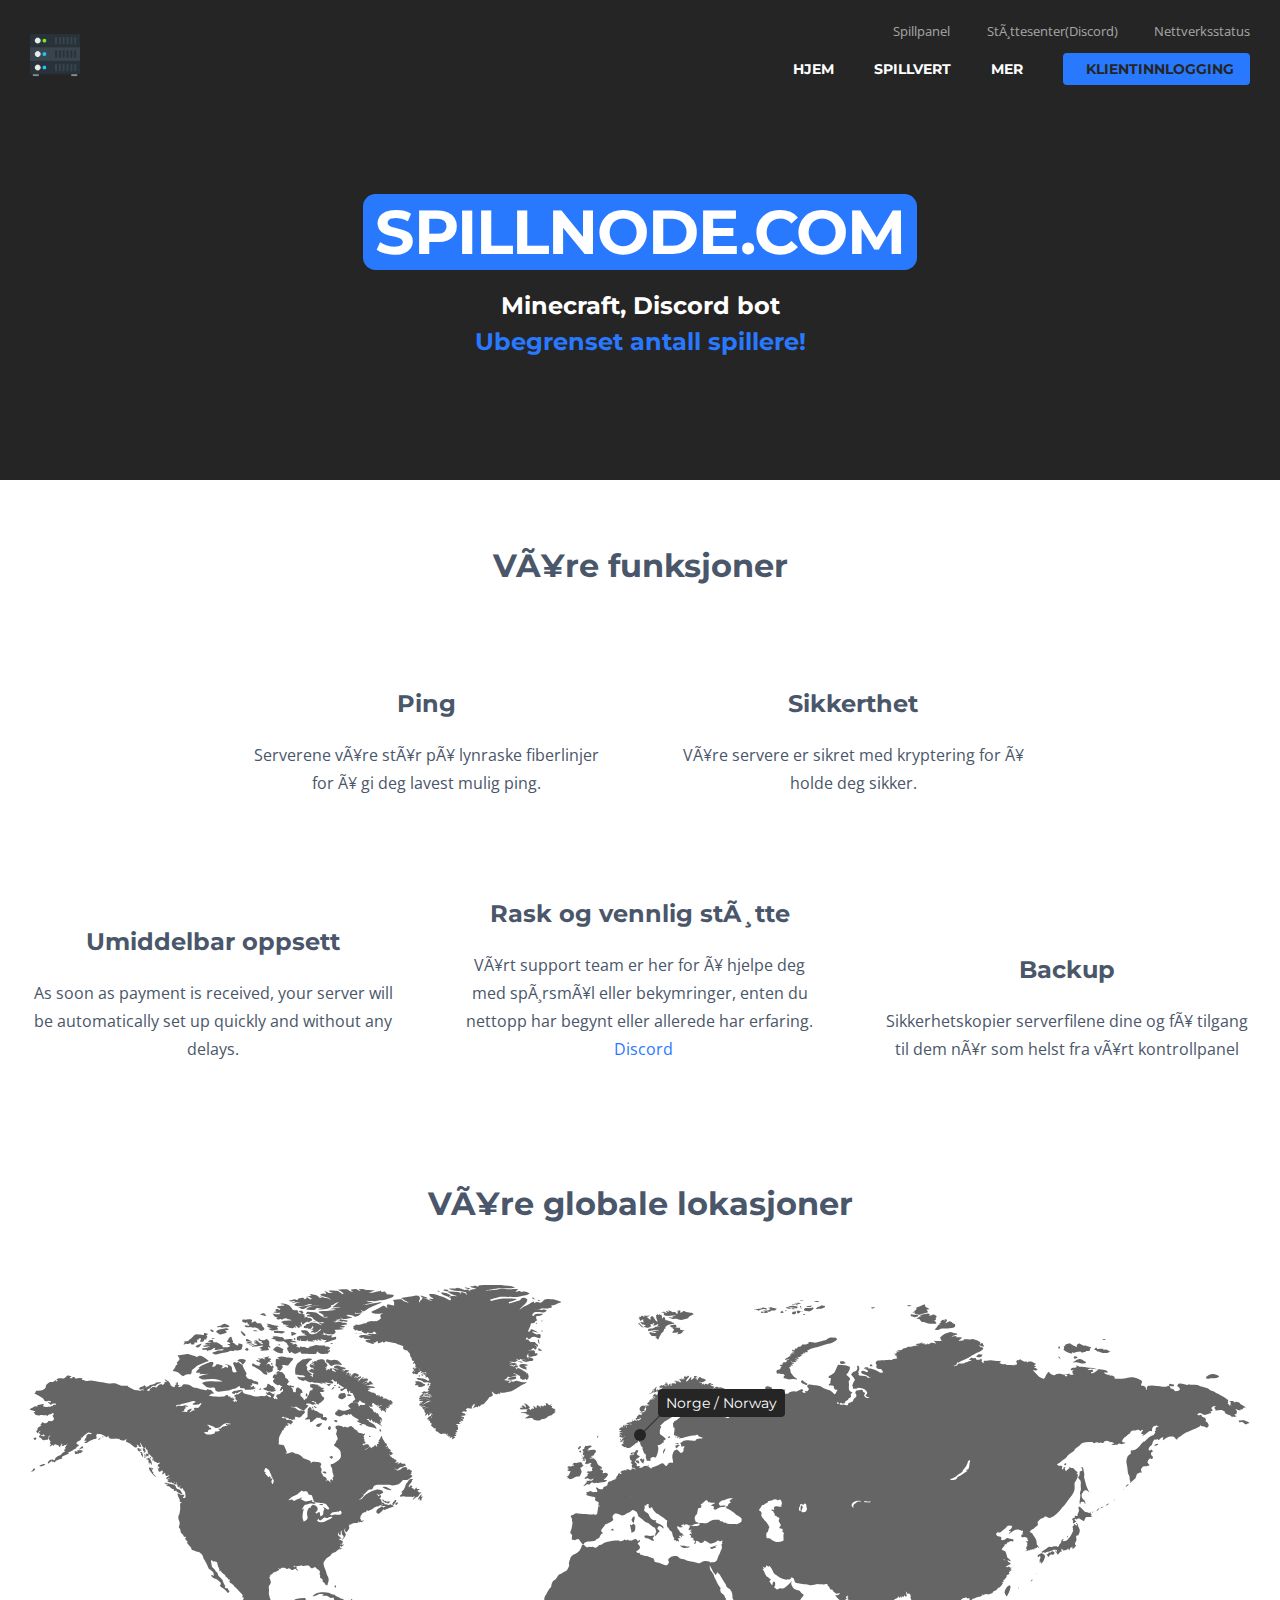
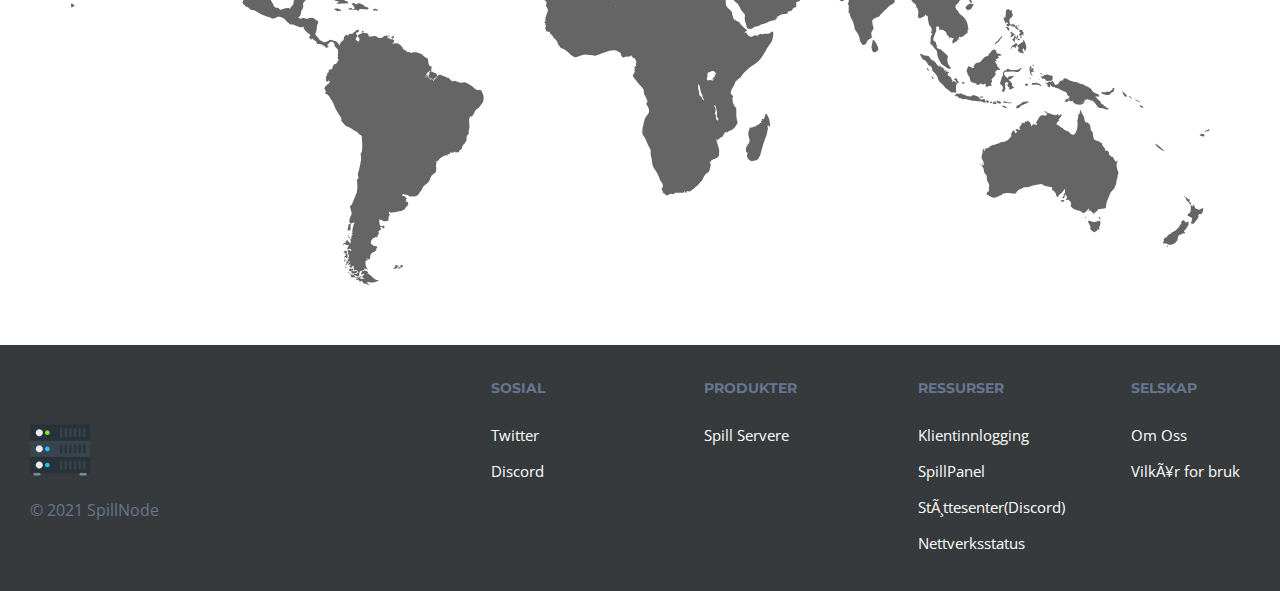
==== index.html @ 0f13fa6b "-" ====
<!DOCTYPE html>
<html lang="no-nb">
<head>
<meta http-equiv="Content-Type" content="text/html; charset=WINDOWS-1252">
<title>SpillNode.com - Høy Ytelse Spill Server Hosting</title>
<link rel="icon" href="img/logos/logo.ico">
<meta name="viewport" content="width=device-width, initial-scale=1, maximum-scale=1">
<meta name="title" content="Høy Ytelse Spill Server Hosting">
<meta content="index,follow,noodp,noydir" name="robots">
<meta property="og:type" content="website">
<meta property="og:url" content="http://spillnode.com/">
<meta property="og:site_name" content="spillnode.com">
<meta property="og:title" content="Høy Ytelse Spill Server Hosting">
<meta property="og:locale" content="nb-no">
<meta property="og:image" content="img/logos/logo.ico">
<meta name="twitter:card" content="summary">
<meta name="twitter:title" content="Høy Ytelse Spill Server Hosting">
<meta name="twitter:domain" content="https://spillnode.com">
<meta name="twitter:url" content="https://spillnode.com">
<meta name="twitter:site" content="@spillnode.com">
<meta name="twitter:image" content="img/logos/logo.png">
<meta name="theme-color" content="#2979ff">
<link rel="stylesheet" href="css/main.min.css">
<link rel="stylesheet" href="css/custom.css">
<link rel="stylesheet" href="css/preloader.css">
<link rel="stylesheet" href="css/tabs.css">
<link rel="stylesheet" href="https://use.fontawesome.com/releases/v5.6.1/css/all.css" integrity="sha384-gfdkjb5BdAXd+lj+gudLWI+BXq4IuLW5IT+brZEZsLFm++aCMlF1V92rMkPaX4PP" crossorigin="anonymous">
</head>


<body class="footer-dark">
<header id="header" class="header-dynamic header-shadow-scroll">
<div class="container">
<a class="logo" href="https://spillnode.com/">
<img src="img/logos/logo.png" alt="">
</a>
<nav>
<ul  class="nav-primary" >
<li>
<a  href="https://spillnode.com/">Hjem</a>
</li>
<li>
<a href="/spill-servere">Spillvert </a>
</li>
<li>
<a href="#">Mer</a>
<ul>
<li>
<a href="/Om-Oss/">Om Oss</a>
</li>
<li>
<a href="/faq">FAQ</a>
</li>
</ul>
</li>
<li>
<a class="button button-secondary" href="https://pay.spillnode.com/">
<i class="fa fa-lock icon-left"></i>Klientinnlogging
</a>
</li>
</ul>
<ul class="nav-secondary">
<li>
<a href="https://panel.spillnode.com/">
<i class="fa fa-columns icon-left"></i>Spillpanel</a>
</li>
<li>
<a href="https://discord.gg/vXJDfh5jsw"><i class="fas fa-life-ring icon-left"></i>Støttesenter(Discord)</a>
</li>
<li>
<a href="#">
<i class="fa fa-check icon-left"></i>Nettverksstatus</a>
</li>
</ul>
</nav>
</div>
</header>
<section id="content">
<section class="content-row content-row-color">
<div class="container"><br>
<header class="content-header content-header-large content-header-uppercase">
<h1>
<mark>SpillNode.com</mark>
</h1>
<p>
Minecraft, Discord bot<br><span class="text-color-secondary">Ubegrenset antall spillere!</span>
</p>
</header>
</div>
</a>
</div>
</section>
<section class="content-row content-row-gray" style="background: white; padding-top: 65px">
<div class="container" style="background: white">
<header class="content-header">
<h2>Våre funksjoner</h2>
</header>
<div class="column-row align-center-bottom text-align-center">
<div class="column-33">
<i class="fa fa-signal icon-feature" style="font-size: 60px;"></i>
<h3>Ping</h3>
<p>Serverene våre står på lynraske fiberlinjer for å gi deg lavest mulig ping.</p>
</div>
<div class="column-33">
<i class="fas fa-shield-alt icon-feature" style="font-size: 60px;"></i>
<h3>Sikkerthet</h3>
<p>Våre servere er sikret med kryptering for å holde deg sikker.</p>
</div>
</div>
<div class="column-row align-center-bottom text-align-center">
<div class="column-33">
<i class="fas fa-bolt icon-feature" style="font-size: 60px;"></i>
<h3>Umiddelbar oppsett</h3>
<p>As soon as payment is received, your server will be automatically set up quickly and without any delays.</p>
</div>
<div class="column-33">
<i class="fa fa-life-ring icon-feature" style="font-size: 60px;"></i>
<h3>Rask og vennlig støtte</h3>
<p>Vårt support team er her for å hjelpe deg med spørsmål eller bekymringer, enten du nettopp har begynt eller allerede har erfaring. <a href="https://discord.gg/vXJDfh5jsw"><i class="fab fa-discord icon-left"></i>Discord</a></p>
</div>
<div class="column-33">
<i class="fas fa-life-ring icon-feature" style="font-size: 60px;"></i>
<h3>Backup</h3>
<p>Sikkerhetskopier serverfilene dine og få tilgang til dem når som helst fra vårt kontrollpanel</p>
</div>
</div>
</div>
</section>
<section class="content-row">
<div class="container">
<header class="content-header">
<h2>
Våre globale lokasjoner
</h2>
</header>
<div class="tab-group tab-group-switch-style">
<div class="tab-item" data-title="Game">
<div class="network-map">
<ul>
<li style="top: 25%; left: 50%;">
<a href="about">
<span class="label-top-right">Norge / Norway</span>
</a>
</a>
</li>
</ul>
<img src="img/layout/map-dark.svg" alt="">
</div>
</div>
</div>
</div>
</section>
<footer id="footer" style="background-color: #373A3C !important;">
<section class="footer-primary">
<div class="container">
<div class="column-row">
<div class="column-33">
<div class="footer-image">
<img alt="" src="img/logos/logo.png">
</div>
<p>&copy 2021 SpillNode</p>
</div>
<div class="column-66">
<div class="column-row align-right-top">
<div class="column-25">
<h5>
Sosial
</h5>
<ul>
<li>
<a href="https://twitter.com/Spillnode.com">Twitter</a>
</li>
<li>
<a href="https://discord.gg/vXJDfh5jsw">Discord</a>
</li>
</ul>
</div>
<div class="column-25">
<h5>
Produkter
</h5>
<ul>
<li>
<a href="spill-servere/">Spill Servere</a>
</li>
</ul>
</div>
<div class="column-25">
<h5>
Ressurser
</h5>
<ul>
<li>
<a href="https://pay.spillnode.com/">Klientinnlogging</a>
</li>
<li>
<a href="https://panel.spillnode.com">SpillPanel</a>
</li>
<li>
<a href="https://discord.gg/vXJDfh5jsw">Støttesenter(Discord)</a>
</li>
<li>
<a href="#">Nettverksstatus</a>
</li>
</ul>
</div>
<div class="column-flex">
<h5>
Selskap
</h5>
<ul>
<li>
<a href="Om-Oss/">Om Oss</a>
</li>
<li>
<a href="TOS/">Vilkår for bruk</a>
</li>
</ul>
</div>
</div>
</div>
</div>
</div>
</section>
</footer>
<script src="js/jquery.min.js"></script>
<script src="js/headroom.min.js"></script>
<script src="js/bricks.min.js"></script>
<script src="js/main.min.js"></script>
</body>
</html>
---- css/main.min.css ----
@import url(https://fonts.googleapis.com/css?family=Open+Sans:400,400italic,700italic,700);
@import url(https://fonts.googleapis.com/css?family=Montserrat:400,700);
@import url(https://fonts.googleapis.com/icon?family=Material+Icons);
a,
abbr,
acronym,
address,
applet,
article,
aside,
audio,
b,
big,
blockquote,
body,
canvas,
caption,
center,
cite,
code,
dd,
del,
details,
dfn,
div,
dl,
dt,
em,
embed,
fieldset,
figcaption,
figure,
footer,
form,
h1,
h2,
h3,
h4,
h5,
h6,
header,
hgroup,
html,
i,
iframe,
img,
ins,
kbd,
label,
legend,
li,
mark,
menu,
nav,
object,
ol,
output,
p,
pre,
q,
ruby,
s,
samp,
section,
small,
span,
strike,
strong,
sub,
summary,
sup,
table,
tbody,
td,
tfoot,
th,
thead,
time,
tr,
tt,
u,
ul,
var,
video {
    margin: 0;
    padding: 0;
    border: 0;
    font-size: 100%;
    font: inherit;
    vertical-align: baseline
}

article,
aside,
details,
figcaption,
figure,
footer,
header,
hgroup,
main,
nav,
section,
summary {
    display: block
}

audio,
canvas,
video {
    display: inline-block
}

audio:not([controls]) {
    display: none;
    height: 0
}

[hidden] {
    display: none
}

html {
    font-family: sans-serif;
    -ms-text-size-adjust: 100%;
    -webkit-text-size-adjust: 100%
}

body {
    margin: 0
}

a:focus {
    outline: thin dotted
}

a:active,
a:hover {
    outline: 0
}

h1 {
    font-size: 2em;
    margin: 0
}

abbr[title] {
    border-bottom: 1px dotted
}

b,
strong {
    font-weight: 700
}

dfn {
    font-style: italic
}

hr {
    -webkit-box-sizing: content-box;
    box-sizing: content-box;
    height: 0
}

mark {
    background: #ff0;
    color: #000
}

code,
kbd,
pre,
samp {
    font-family: monospace, serif;
    font-size: 1em
}

pre {
    white-space: pre-wrap
}

q {
    quotes: "\201C""\201D""\2018""\2019"
}

small {
    font-size: 80%
}

sub,
sup {
    font-size: 75%;
    line-height: 0;
    position: relative;
    vertical-align: baseline
}

sup {
    top: -.5em
}

sub {
    bottom: -.25em
}

img {
    border: 0
}

svg:not(:root) {
    overflow: hidden
}

figure {
    margin: 0
}

fieldset {
    border: 1px solid silver;
    margin: 0 2px;
    padding: .35em .625em .75em
}

legend {
    border: 0;
    padding: 0
}

button,
input,
select,
textarea {
    font-family: inherit;
    font-size: 100%;
    margin: 0
}

button,
input {
    line-height: normal
}

button,
select {
    text-transform: none
}

button,
html input[type=button],
input[type=reset],
input[type=submit] {
    -webkit-appearance: button;
    cursor: pointer
}

button[disabled],
html input[disabled] {
    cursor: default
}

input[type=checkbox],
input[type=radio] {
    -webkit-box-sizing: border-box;
    box-sizing: border-box;
    padding: 0
}

input[type=search] {
    -webkit-appearance: textfield;
    -webkit-box-sizing: content-box;
    box-sizing: content-box
}

input[type=search]::-webkit-search-cancel-button,
input[type=search]::-webkit-search-decoration {
    -webkit-appearance: none
}

button::-moz-focus-inner,
input::-moz-focus-inner {
    border: 0;
    padding: 0
}

textarea {
    overflow: auto;
    vertical-align: top
}

table {
    border-collapse: collapse;
    border-spacing: 0
}

textarea {
    resize: vertical
}

.clearfix::after {
    content: "";
    display: table;
    clear: both
}

body {
    padding-top: 120px;
    color: #4a5669;
    line-height: 1;
    font-size: 16px;
    font-weight: 400;
    font-family: "Open Sans", sans-serif;
    background-color: #fff;
    -webkit-font-smoothing: antialiased
}

body::after {
    overflow: hidden;
    position: absolute;
    width: 0;
    height: 0;
    font-family: "Material Icons";
    content: "\e86f"
}

button,
input:not(.no-custom-style):not([type=checkbox]):not([type=radio]),
select:not(.no-custom-style),
textarea:not(.no-custom-style) {
    display: inline-block;
    line-height: 24px;
    padding: 0;
    margin: 0;
    outline: 0;
    border: 0;
    -webkit-box-shadow: none;
    box-shadow: none;
    -webkit-box-sizing: border-box;
    box-sizing: border-box;
    -webkit-appearance: none;
    -moz-appearance: none;
    appearance: none
}

input:not(.no-custom-style):not([type=checkbox]):not([type=radio]),
select:not(.no-custom-style),
textarea:not(.no-custom-style) {
    color: #4a5669;
    padding: 12px 15px;
    background-color: #fff;
    border: 2px solid #e6e9ee;
    border-radius: 6px;
    -webkit-transition: color .2s, border-color .2s;
    transition: color .2s, border-color .2s
}

input:not(.no-custom-style):not([type=checkbox]):not([type=radio]):focus,
select:not(.no-custom-style):focus,
textarea:not(.no-custom-style):focus {
    border-color: #3f4244
}

button:disabled,
input:not(.no-custom-style):not([type=checkbox]):not([type=radio]):disabled,
select:not(.no-custom-style):disabled,
textarea:not(.no-custom-style):disabled {
    cursor: not-allowed;
    color: #a0abbc !important;
    background: #f0f2f5 !important
}

a {
    color: #3f4244;
    text-decoration: none;
    -webkit-transition: color .2s, background-color .2s;
    transition: color .2s, background-color .2s
}

a:active,
a:focus {
    outline: 0
}

a:hover {
    text-decoration: underline
}

h1,
h2,
h3,
h4,
h5 {
    font-family: Montserrat, sans-serif;
    font-weight: 700
}

h1 {
    font-size: 42px;
    line-height: 52px
}

h2 {
    font-size: 32px;
    line-height: 42px
}

h3 {
    font-size: 24px;
    line-height: 34px
}

h4 {
    font-size: 20px;
    line-height: 30px
}

h5 {
    font-size: 16px;
    line-height: 26px
}

p {
    line-height: 28px
}

small {
    font-size: 87.5%;
    line-height: 87.5%
}

em {
    font-style: italic
}

strong {
    font-weight: 700
}

mark {
    color: #4a5669;
    padding: 0 .2em;
    background-color: #fc3;
    border-radius: .2em
}

abbr {
    cursor: help
}

address {
    line-height: 28px
}

blockquote {
    position: relative;
    padding: 20px 0 20px 30px
}

blockquote::before {
    position: absolute;
    content: "";
    top: 0;
    left: 0;
    width: 30px;
    height: 100%;
    border: 2px solid #e6e9ee;
    border-right: 0;
    border-top-left-radius: 12px;
    border-bottom-left-radius: 12px
}

blockquote footer {
    margin-top: 15px;
    color: #a0abbc;
    font-size: 14px;
    line-height: 26px
}

blockquote cite {
    font-style: italic
}

hr {
    margin: 0;
    border: 0;
    border-top: 2px solid #e6e9ee
}

dl {
    display: -webkit-box;
    display: -ms-flexbox;
    display: flex;
    -webkit-box-orient: horizontal;
    -webkit-box-direction: normal;
    -ms-flex-flow: row;
    flex-flow: row;
    -ms-flex-wrap: wrap;
    flex-wrap: wrap;
    line-height: 28px
}

dl dt {
    -webkit-box-flex: 0;
    -ms-flex: 0 0 30%;
    flex: 0 0 30%;
    overflow: hidden;
    text-overflow: ellipsis;
    white-space: nowrap;
    color: #a0abbc
}

dl dd {
    -webkit-box-flex: 0;
    -ms-flex: 0 0 70%;
    flex: 0 0 70%;
    padding-left: 10px;
    -webkit-box-sizing: border-box;
    box-sizing: border-box
}

dl dd:not(:first-of-type),
dl dt:not(:first-of-type) {
    margin-top: 20px
}

iframe,
img,
video {
    display: inline-block;
    max-width: 100%
}

.text-margin-left {
    margin-left: 1em
}

.text-margin-right {
    margin-right: 1em
}

.text-align-left {
    text-align: left
}

.text-align-right {
    text-align: right
}

.text-align-center {
    text-align: center
}

.text-break-all {
    word-break: break-all
}

.text-color-dark {
    color: #4a5669 !important
}

.text-color-light {
    color: #fff !important
}

.text-color-gray {
    color: #a0abbc !important
}

.text-color-primary {
    color: #3f4244 !important
}

.text-color-secondary {
    color: #fc3 !important
}

.text-color-success {
    color: #00b75a !important
}

.text-color-warning {
    color: #ffcc34 !important
}

.text-color-error {
    color: #cd3100 !important
}

.type-text.type-text-cursor-none::after {
    display: none
}

.type-text.type-text-cursor-underscore::after {
    content: "_"
}

.type-text:not(.type-text-cursor-underscore)::after {
    content: "|";
    -webkit-animation: type-text-cursor .8s infinite;
    animation: type-text-cursor .8s infinite
}

@-webkit-keyframes type-text-cursor {
    0% {
        opacity: 1
    }
    50% {
        opacity: 0
    }
    100% {
        opacity: 1
    }
}

@keyframes type-text-cursor {
    0% {
        opacity: 1
    }
    50% {
        opacity: 0
    }
    100% {
        opacity: 1
    }
}

ul.list-style-icon,
ul.list-style-nav,
ul.list-style-none {
    list-style-type: none
}

ul.list-style-nav {
    overflow: hidden;
    background-color: #fff;
    border: 2px solid #e6e9ee;
    border-radius: 12px
}

ul.list-style-nav>li {
    -webkit-transition: background-color .2s;
    transition: background-color .2s
}

ul.list-style-nav>li:not(:last-of-type) {
    border-bottom: 1px solid #e6e9ee
}

ul.list-style-nav>li:hover {
    background-color: #f0f2f5
}

ul.list-style-nav>li a:hover {
    color: #a0abbc !important;
    text-decoration: none
}

ul.list-style-nav>li>a {
    display: block;
    padding: 10px 15px
}

ul.list-style-nav>li ul {
    margin: 8px 0 24px 34px !important;
    list-style-type: none;
    font-size: 14px
}

ul.list-style-icon li {
    position: relative;
    padding-left: 26px
}

ul.list-style-icon li .fa,
ul.list-style-icon li .material-icons {
    position: absolute;
    left: 0;
    width: 20px;
    height: 28px;
    line-height: 28px;
    text-align: center
}

ul.list-style-icon li .svg-inline--fa {
    position: absolute;
    top: 6px;
    left: 0;
    width: 20px
}

table {
    position: relative;
    overflow: hidden;
    width: 100%;
    max-width: 100%;
    color: #4a5669;
    text-align: center;
    background-color: #fff;
    border: 2px solid #e6e9ee;
    border-collapse: separate;
    border-radius: 12px
}

table.table-layout-fixed {
    table-layout: fixed
}

table.table-has-caption {
    border-top: 0;
    border-top-left-radius: 0;
    border-top-right-radius: 0
}

table caption {
    padding: 15px;
    color: #fff;
    font-size: 14px;
    line-height: 24px;
    text-transform: uppercase;
    font-family: Montserrat, sans-serif;
    background-color: #3f4244;
    border-top-left-radius: 12px;
    border-top-right-radius: 12px
}

table tr td,
table tr th {
    padding: 15px;
    line-height: 24px;
    vertical-align: middle;
    border-bottom: 1px solid #e6e9ee
}

table thead tr th {
    color: #a0abbc;
    background-color: #f0f2f5;
    border-bottom: 2px solid #e6e9ee
}

table tr:last-of-type:not(:first-of-type) td,
table tr:last-of-type:not(:first-of-type) th {
    border-bottom: 0
}

table tfoot tr td,
table tfoot tr th {
    border: 0
}

table tfoot tr:first-of-type td,
table tfoot tr:first-of-type th {
    border-top: 2px solid #e6e9ee
}

table tr td .button,
table tr td button,
table tr th .button,
table tr th button {
    width: 100%
}

table tr .highlight {
    color: #3f4244;
    font-size: 20px;
    font-family: Montserrat, sans-serif
}

table tr .responsive-th {
    display: none;
    overflow: hidden;
    position: absolute;
    left: 4%;
    width: 44%;
    color: #a0abbc;
    font-size: 16px;
    font-family: "Open Sans", sans-serif;
    text-overflow: ellipsis;
    text-align: right;
    white-space: nowrap
}

table.table-layout-domain tr td:nth-of-type(1) {
    width: 10%
}

table.table-layout-domain tr td:nth-of-type(2) {
    width: 50%;
    text-align: left;
    word-break: break-all
}

table.table-layout-domain tr td:nth-of-type(3),
table.table-layout-domain tr td:nth-of-type(4) {
    width: 20%
}

table.table-layout-product-comparison {
    table-layout: fixed
}

table.table-layout-product-comparison thead {
    display: none
}

table.table-layout-product-comparison tr:not(.product-feature-group) td:first-of-type {
    color: #a0abbc
}

table.table-layout-product-comparison tr.product-header td {
    padding-top: 30px;
    padding-bottom: 30px
}

table.table-layout-product-comparison tr.product-header td h4 {
    margin-top: 0 !important
}

table.table-layout-product-comparison tr.product-header td p:not(.product-price) {
    margin-top: 0 !important;
    color: #a0abbc;
    font-size: 14px;
    line-height: 24px
}

table.table-layout-product-comparison tr.product-header td p.product-price {
    position: relative;
    color: #3f4244;
    font-size: 32px;
    font-weight: 700
}

table.table-layout-product-comparison tr.product-header td p.product-price .term {
    position: absolute;
    bottom: -8px;
    margin-left: 4px;
    font-size: 12px
}

table.table-layout-product-comparison tr.product-order td {
    padding-top: 30px;
    padding-bottom: 30px
}

table.table-layout-product-comparison tr.product-order td .button,
table.table-layout-product-comparison tr.product-order td button {
    width: auto
}

table.table-layout-product-comparison tr.product-feature-group td {
    background-color: #f0f2f5
}

form {
    position: relative;
    width: 100%
}

form label {
    cursor: pointer;
    line-height: 28px;
    padding: 0 15px 0 15px;
    -webkit-touch-callout: none;
    -webkit-user-select: none;
    -moz-user-select: none;
    -ms-user-select: none;
    user-select: none
}

form label:first-child {
    display: inline-block
}

form fieldset {
    padding: 30px;
    border: 2px solid #e6e9ee;
    border-radius: 12px
}

form fieldset legend {
    padding: 0 15px;
    font-size: 14px;
    font-weight: 700;
    font-family: Montserrat, sans-serif;
    text-transform: uppercase
}

form input[type=file] {
    line-height: 1
}

form input[type=checkbox],
form input[type=radio] {
    margin-left: 15px;
    margin-right: -5px;
    cursor: pointer
}

form textarea {
    resize: vertical
}

form.form-full-width input:not(.no-custom-style):not([type=checkbox]):not([type=radio]),
form.form-full-width select:not(.no-custom-style),
form.form-full-width textarea:not(.no-custom-style) {
    width: 100%
}

form .form-row {
    position: relative
}

form .form-row:not(:first-child) {
    margin-top: 30px
}

form .form-row.form-error,
form .form-row.form-success {
    padding: 12px 15px;
    color: #fff;
    text-align: center;
    background-color: #00b75a;
    border-radius: 6px
}

form .form-row.form-error {
    background-color: #cd3100
}

form .form-row.form-error ul,
form .form-row.form-success ul {
    margin: 0 !important;
    list-style-type: none
}

form .checkbox-style,
form .radio-style {
    display: inline-block;
    position: relative;
    overflow: hidden;
    width: 16px;
    height: 16px;
    text-align: left;
    margin: -2px -2px 0 15px;
    vertical-align: middle;
    background-color: #fff;
    border: 2px solid #e6e9ee;
    border-radius: 4px;
    -webkit-transition: border-color .2s;
    transition: border-color .2s
}

form .radio-style {
    border-radius: 10px
}

form .checkbox-style.focus,
form .radio-style.focus {
    border-color: #3f4244
}

form .checkbox-style.disabled,
form .radio-style.disabled {
    background-color: #f0f2f5
}

form .checkbox-style .checkbox-style-icon,
form .checkbox-style i,
form .radio-style .radio-style-icon {
    position: absolute;
    z-index: 1;
    top: 0;
    left: 0;
    width: 16px;
    height: 16px;
    line-height: 16px;
    text-align: center;
    font-size: 14px;
    color: #4a5669;
    cursor: pointer
}

form .checkbox-style .svg-inline--fa {
    width: 12px
}

form .radio-style .radio-style-icon::after {
    content: "";
    position: absolute;
    top: 4px;
    left: 4px;
    width: 8px;
    height: 8px;
    background-color: #4a5669;
    border-radius: 4px
}

form .checkbox-style.disabled .svg-inline--fa,
form .checkbox-style.disabled i,
form .radio-style.disabled .radio-style-icon {
    color: #a0abbc;
    cursor: not-allowed
}

form .checkbox-style:not(.active) .svg-inline--fa,
form .checkbox-style:not(.active) i,
form .radio-style:not(.active) .radio-style-icon {
    opacity: 0
}

form .checkbox-style input[type=checkbox],
form .radio-style input[type=radio] {
    position: absolute;
    top: 0;
    left: 0;
    margin: 0;
    padding: 0;
    opacity: 0;
    border: 0;
    width: 16px;
    height: 16px
}

form .checkbox-style-block .checkbox-style,
form .radio-style-block .radio-style {
    position: absolute;
    top: 5px;
    left: 15px;
    margin: 0
}

form .checkbox-style-block label,
form .radio-style-block label {
    display: inline-block;
    padding-left: 52px
}

form .search-style,
form .select-style {
    display: inline-block;
    position: relative
}

form.form-full-width .search-style,
form.form-full-width .select-style {
    width: 100%
}

form .search-style i,
form .select-style i {
    position: absolute;
    top: 10px;
    right: 10px;
    width: 32px;
    height: 32px;
    line-height: 32px;
    text-align: center;
    cursor: pointer;
    color: #a0abbc
}

form .search-style .svg-inline--fa,
form .select-style .svg-inline--fa {
    position: absolute;
    top: 18px;
    right: 10px;
    width: 32px;
    cursor: pointer;
    color: #a0abbc
}

form .select-style .svg-inline--fa {
    top: 19px
}

form .search-style input,
form .select-style input {
    padding-right: 48px !important
}

form .select-style input.focus {
    border-color: #3f4244
}

form .select-style select {
    position: absolute;
    z-index: 1;
    top: 0;
    left: 0;
    opacity: 0;
    width: 100%;
    cursor: pointer
}

form .select-style select:disabled {
    cursor: not-allowed
}

.button,
button {
    display: inline-block;
    padding: 16px 20px;
    cursor: pointer;
    color: #3f4244;
    line-height: 1;
    font-size: 14px;
    font-weight: 700;
    font-family: Montserrat, sans-serif;
    text-transform: uppercase;
    text-align: center;
    background-color: #fff;
    border: 2px solid #e6e9ee;
    border-radius: 6px;
    -webkit-box-sizing: border-box;
    box-sizing: border-box;
    -webkit-transition: color .2s;
    transition: color .2s
}

.button.button-primary,
.button.button-secondary,
button.button-primary,
button.button-secondary {
    padding: 18px 22px;
    border: 0
}

.button.button-primary,
button.button-primary {
    color: #fff;
    background-color: #3f4244
}

.button.button-secondary,
button.button-secondary {
    color: #252525;
    background-color: #fc3
}

.button.button-small,
button.button-small {
    padding: 8px 14px;
    border-radius: 4px
}

.button.button-primary.button-small,
.button.button-secondary.button-small,
button.button-primary.button-small,
button.button-secondary.button-small {
    padding: 10px 16px
}

.button.button-large,
button.button-large {
    font-size: 16px;
    padding: 20px 24px;
    border-radius: 8px
}

.button.button-primary.button-large,
.button.button-secondary.button-large,
button.button-primary.button-large,
button.button-secondary.button-large {
    padding: 22px 26px
}

.button.button-full-width,
button.button-full-width {
    width: 100%
}

.button:hover,
button:hover {
    color: #a0abbc;
    text-decoration: none
}

.button.button-primary:hover,
button.button-primary:hover {
    color: rgba(255, 255, 255, .6)
}

.button.button-secondary:hover,
button.button-secondary:hover {
    color: rgba(74, 86, 105, .6)
}

.button:active,
.button:focus,
button:active,
button:focus {
    background-image: -webkit-gradient(linear, left top, left bottom, from(rgba(74, 86, 105, .1)), to(rgba(74, 86, 105, .1)));
    background-image: linear-gradient(rgba(74, 86, 105, .1) 0, rgba(74, 86, 105, .1) 100%)
}

code {
    padding: 2px 6px;
    font-family: Courier, monospace;
    background-color: rgba(74, 86, 105, .1);
    border-radius: 3px
}

pre {
    overflow: auto;
    padding: 14px 20px;
    color: #4a5669;
    white-space: pre;
    font: normal 14px/20px Courier, monospace;
    background-color: #fff;
    border: 2px solid #e6e9ee;
    border-radius: 12px
}

.pre-code {
    position: relative;
    overflow: hidden;
    background-color: #fff;
    border: 2px solid #e6e9ee;
    border-radius: 12px
}

.pre-code ul {
    position: absolute;
    top: 0;
    bottom: 0;
    left: 0;
    width: 16px;
    padding: 14px 10px;
    margin: 0 !important;
    list-style-type: none;
    background-color: #f0f2f5;
    border-right: 2px solid #e6e9ee;
    -webkit-touch-callout: none;
    -webkit-user-select: none;
    -moz-user-select: none;
    -ms-user-select: none;
    user-select: none
}

.pre-code ul li {
    color: #a0abbc;
    font-size: 12px;
    line-height: 20px;
    text-align: right
}

.pre-code pre {
    margin-left: 38px;
    background: 0;
    border: 0;
    border-radius: 0
}

ul.tags {
    display: -webkit-box;
    display: -ms-flexbox;
    display: flex;
    -ms-flex-wrap: wrap;
    flex-wrap: wrap;
    margin-left: 0 !important;
    margin-bottom: -8px !important;
    list-style-type: none
}

ul.tags.align-center {
    -webkit-box-pack: center;
    -ms-flex-pack: center;
    justify-content: center
}

ul.tags.align-left {
    -webkit-box-pack: start;
    -ms-flex-pack: start;
    justify-content: flex-start
}

ul.tags.align-right {
    -webkit-box-pack: end;
    -ms-flex-pack: end;
    justify-content: flex-end
}

ul.tags li {
    margin: 0 8px 8px 0
}

ul.tags li a {
    display: block;
    color: #fff;
    padding: 4px 8px;
    line-height: 20px;
    font-size: 14px;
    white-space: nowrap;
    font-family: Montserrat, sans-serif;
    background-color: #3f4244;
    border-radius: 4px
}

ul.tags li a:hover {
    color: rgba(255, 255, 255, .6);
    text-decoration: none
}

.material-icons {
    font-size: inherit;
    line-height: inherit;
    vertical-align: top
}

.fa.fa-pull-left,
.icon-left {
    margin-right: .5em
}

.fa.fa-pull-right,
.icon-right {
    margin-left: .5em
}

.icon-feature {
    height: 64px;
    line-height: 64px;
    font-size: 64px;
    color: #3f4244
}

.icon-feature-large {
    height: 256px;
    line-height: 256px;
    font-size: 256px;
    color: #3f4244;
    text-shadow: 8px 8px 0 rgba(74, 86, 105, .1)
}

svg.icon-feature-large {
    -webkit-filter: drop-shadow(8px 8px 0 rgba(74, 86, 105, .1));
    filter: drop-shadow(8px 8px 0 rgba(74, 86, 105, .1))
}

.icon-feature-inline {
    margin-top: -4px;
    margin-right: 12px;
    vertical-align: middle;
    font-size: 150%;
    color: #3f4244
}

.feature-box {
    position: relative;
    display: block
}

.feature-box .feature-header {
    position: relative;
    overflow: hidden;
    background-color: #e6e9ee;
    border-top-left-radius: 12px;
    border-top-right-radius: 12px
}

.feature-box .feature-header:only-child {
    border-radius: 12px
}

.feature-box .feature-header iframe,
.feature-box .feature-header img,
.feature-box .feature-header svg,
.feature-box .feature-header video {
    display: block;
    width: 100%
}

.feature-box .feature-header .icon-feature,
.feature-box .feature-header .icon-feature-large {
    display: block;
    padding: 30px 0;
    text-align: center
}

.feature-box .feature-header .gallery:not(.gallery-slider) ul {
    margin: 0 !important
}

.feature-box .feature-header .gallery:not(.gallery-slider) ul li {
    padding: 0
}

.feature-box .feature-header .gallery.gallery-slider,
.feature-box .feature-header .gallery:not(.gallery-slider) ul li img {
    border-radius: 0
}

.feature-box .feature-header .feature-header-title,
.feature-box .feature-header .feature-header-title-hover {
    position: absolute;
    top: 0;
    left: 0;
    right: 0;
    bottom: 0;
    padding: 30px;
    text-decoration: none;
    color: #fff !important;
    background-repeat: repeat-x;
    background-position: center top;
    background-image: -webkit-gradient(linear, left top, left bottom, color-stop(50%, rgba(44, 54, 69, .8)), to(rgba(44, 54, 69, .4)));
    background-image: linear-gradient(rgba(44, 54, 69, .8) 50%, rgba(44, 54, 69, .4) 100%)
}

.feature-box .feature-header .feature-header-title-hover {
    opacity: 0;
    -webkit-transition: opacity .3s;
    transition: opacity .3s
}

.feature-box .feature-header .feature-header-title-hover:hover {
    opacity: 1
}

.feature-box .feature-header .feature-header-title p,
.feature-box .feature-header .feature-header-title-hover p {
    font-size: 14px;
    line-height: 24px
}

.feature-box .feature-header .feature-header-title p:not(:first-child),
.feature-box .feature-header .feature-header-title-hover p:not(:first-child) {
    margin-top: 12px !important
}

.feature-box .feature-content {
    padding: 28px;
    color: #4a5669;
    background-color: #fff;
    border: 2px solid #e6e9ee;
    border-top-width: 0;
    border-bottom-left-radius: 12px;
    border-bottom-right-radius: 12px
}

.feature-box .feature-content:only-child {
    border-top-width: 2px;
    border-radius: 12px
}

.feature-box.feature-box-no-border-radius .feature-content,
.feature-box.feature-box-no-border-radius .feature-header {
    border-radius: 0
}

.product-box {
    position: relative;
    padding: 30px 0;
    color: #4a5669;
    text-align: center;
    background-color: #fff;
    border: 2px solid #e6e9ee;
    border-radius: 12px
}

.product-box.product-box-popular {
    margin-top: 54px;
    border-color: #3f4244;
    border-top: 0;
    border-top-left-radius: 0;
    border-top-right-radius: 0
}

.product-box .product-popular {
    position: absolute;
    top: -54px;
    left: -2px;
    right: -2px;
    height: 54px;
    color: #fff;
    font-size: 14px;
    line-height: 54px;
    text-transform: uppercase;
    font-family: Montserrat, sans-serif;
    background-color: #3f4244;
    border-top-left-radius: 12px;
    border-top-right-radius: 12px
}

.product-box .product-header {
    padding: 0 30px
}

.product-box .product-header p {
    margin-top: 0 !important;
    color: #a0abbc;
    font-size: 14px;
    line-height: 24px
}

.product-box .product-price {
    position: relative;
    padding: 0 30px 30px 30px;
    margin-top: -6px;
    color: #3f4244;
    font-size: 42px;
    font-weight: 700;
    border-bottom: 1px solid #e6e9ee
}

.product-box .product-price .term {
    position: absolute;
    bottom: 34px;
    margin-left: 4px;
    font-size: 13px
}

.product-box .product-features {
    padding: 0 30px
}

.product-box .product-features ul {
    margin: 0 !important;
    list-style-type: none
}

.product-box .product-features ul:last-of-type {
    margin-top: 20px !important;
    color: #6c7480;
    font-size: 14px;
    line-height: 24px
}

.product-box .product-order {
    padding: 0 30px
}

.product-box .product-order .button {
    width: 100%;
    -webkit-box-sizing: border-box;
    box-sizing: border-box
}

.product-box .product-order .button:not(:first-child),
.product-box .product-order button:not(:first-child) {
    margin-top: 15px
}

.product-box .product-features:not(:last-of-type),
.product-box .product-header:not(:last-of-type),
.product-box .product-order:not(:last-of-type),
.product-box .product-price:not(:last-of-type) {
    margin-bottom: 30px
}

.product-box .product-price:last-of-type {
    padding: 30px 30px 0 30px;
    border-top: 1px solid #e6e9ee;
    border-bottom: 0
}

.product-box .product-price:last-of-type .term {
    bottom: 4px
}

.product-configurator,
.product-slider {
    padding: 58px;
    color: #4a5669;
    background-color: #fff;
    border: 2px solid #e6e9ee;
    border-radius: 12px
}

.product-configurator .slider,
.product-slider .slider {
    position: relative;
    height: 20px;
    cursor: pointer;
    background-color: #fff;
    border-radius: 10px;
    -webkit-box-shadow: inset 0 0 0 2px #e6e9ee, inset 0 4px 8px rgba(74, 86, 105, .1);
    box-shadow: inset 0 0 0 2px #e6e9ee, inset 0 4px 8px rgba(74, 86, 105, .1)
}

.product-configurator .slider .range,
.product-slider .slider .range {
    position: absolute;
    top: 0;
    left: 0;
    height: 20px;
    min-width: 16px;
    background-color: #3f4244;
    border-radius: 10px
}

.product-configurator .slider .range .handle,
.product-slider .slider .range .handle {
    position: absolute;
    top: -6px;
    right: -8px;
    width: 24px;
    height: 24px;
    cursor: move;
    background-color: #fff;
    border-width: 4px;
    border-style: solid;
    border-color: #3f4244;
    border-radius: 16px
}

.product-configurator .slider .segment,
.product-slider .slider .segment {
    float: left;
    height: 20px;
    margin-left: -2px;
    border-right: 2px solid #e6e9ee
}

.product-configurator .slider .segment:last-of-type,
.product-slider .slider .segment:last-of-type {
    border-right: 0
}

.product-configurator.hide-segments .slider .segment,
.product-slider.hide-segments .slider .segment {
    display: none
}

.product-slider>ul {
    display: none;
    margin: 15px 0 0 0 !important;
    list-style-type: none
}

.product-slider>ul.active {
    display: -webkit-box;
    display: -ms-flexbox;
    display: flex;
    -ms-flex-wrap: wrap;
    flex-wrap: wrap;
    -webkit-box-pack: justify;
    -ms-flex-pack: justify;
    justify-content: space-between
}

.product-slider>ul li {
    padding: 15px 0;
    margin-top: 15px;
    -webkit-box-sizing: border-box;
    box-sizing: border-box
}

.product-slider>ul li .value {
    display: block;
    font-size: 24px;
    line-height: 32px;
    font-family: Montserrat, sans-serif
}

.product-slider>ul li .label {
    display: block;
    margin-top: 4px;
    font-size: 14px;
    line-height: 14px;
    color: #a0abbc
}

.product-slider>ul li:last-of-type {
    display: -webkit-box;
    display: -ms-flexbox;
    display: flex;
    padding: 15px;
    -webkit-box-pack: end;
    -ms-flex-pack: end;
    justify-content: flex-end;
    border: 2px solid #e6e9ee;
    border-radius: 10px
}

.product-slider>ul li:last-of-type .price {
    margin-right: 30px;
    text-align: right
}

.product-slider>ul li:last-of-type .price .value {
    color: #3f4244;
    line-height: 30px
}

.product-slider>ul li:first-child:nth-last-child(2),
.product-slider>ul li:first-child:nth-last-child(2)~li {
    width: 50%
}

.product-slider>ul li:first-child:nth-last-child(3),
.product-slider>ul li:first-child:nth-last-child(3)~li {
    width: 33.33%
}

.product-slider>ul li:first-child:nth-last-child(4),
.product-slider>ul li:first-child:nth-last-child(4)~li {
    width: 22.22%
}

.product-slider>ul li:first-child:nth-last-child(5),
.product-slider>ul li:first-child:nth-last-child(5)~li {
    width: 18%
}

.product-slider>ul li:first-child:nth-last-child(6),
.product-slider>ul li:first-child:nth-last-child(6)~li {
    width: 20%;
    text-align: center
}

.product-slider>ul li:first-child:nth-last-child(4):last-of-type,
.product-slider>ul li:first-child:nth-last-child(4)~li:last-of-type {
    width: 33.33%
}

.product-slider>ul li:first-child:nth-last-child(5):last-of-type,
.product-slider>ul li:first-child:nth-last-child(5)~li:last-of-type {
    width: 28%
}

.product-slider:not(.product-slider-medium)>ul li:first-child:nth-last-child(6):last-of-type,
.product-slider:not(.product-slider-medium)>ul li:first-child:nth-last-child(6)~li:last-of-type {
    width: 100%;
    margin-top: 30px;
    -webkit-box-pack: justify;
    -ms-flex-pack: justify;
    justify-content: space-between
}

.product-slider:not(.product-slider-small)>ul li:first-child:nth-last-child(6):last-of-type .price,
.product-slider:not(.product-slider-small)>ul li:first-child:nth-last-child(6)~li:last-of-type .price {
    text-align: left
}

.product-slider.product-slider-medium>ul li {
    width: 50% !important;
    text-align: center
}

.product-slider.product-slider-medium>ul li:last-of-type {
    -webkit-box-pack: justify;
    -ms-flex-pack: justify;
    justify-content: space-between
}

.product-slider.product-slider-medium>ul li:last-of-type .price {
    text-align: left
}

.product-slider.product-slider-medium>ul li:first-child:nth-last-child(3):last-of-type,
.product-slider.product-slider-medium>ul li:first-child:nth-last-child(3)~li:last-of-type,
.product-slider.product-slider-medium>ul li:first-child:nth-last-child(5):last-of-type,
.product-slider.product-slider-medium>ul li:first-child:nth-last-child(5)~li:last-of-type {
    width: 100% !important;
    margin-top: 30px
}

.product-slider.product-slider-small {
    padding: 28px
}

.product-slider.product-slider-small>ul li {
    width: 100% !important;
    text-align: center;
    margin: 0
}

.product-slider.product-slider-small>ul li:last-of-type {
    margin-top: 15px !important;
    -ms-flex-wrap: wrap;
    flex-wrap: wrap;
    -webkit-box-pack: center;
    -ms-flex-pack: center;
    justify-content: center
}

.product-slider.product-slider-small>ul li:last-of-type .button,
.product-slider.product-slider-small>ul li:last-of-type .price {
    -ms-flex-preferred-size: 100%;
    flex-basis: 100%
}

.product-slider.product-slider-small>ul li:last-of-type .price {
    text-align: center;
    margin: 0
}

.product-slider.product-slider-small>ul li:last-of-type .price:not(:only-child) {
    margin: 0 0 15px 0
}

.product-configurator .configurator-order:not(:first-child),
.product-configurator .configurator-row:not(:first-child) {
    margin-top: 60px
}

.product-configurator .configurator-order .value,
.product-configurator .configurator-row .value {
    display: block;
    font-size: 24px;
    line-height: 32px;
    font-family: Montserrat, sans-serif
}

.product-configurator .configurator-order .label,
.product-configurator .configurator-row .label {
    display: block;
    line-height: 24px;
    font-size: 14px;
    color: #a0abbc
}

.product-configurator .configurator-group {
    display: -webkit-box;
    display: -ms-flexbox;
    display: flex;
    -ms-flex-wrap: wrap;
    flex-wrap: wrap;
    -webkit-box-align: end;
    -ms-flex-align: end;
    align-items: flex-end;
    -webkit-box-pack: justify;
    -ms-flex-pack: justify;
    justify-content: space-between;
    padding-bottom: 10px
}

.product-configurator .configurator-group .value:not(:only-child) {
    margin-right: 10px
}

.product-configurator .configurator-order {
    display: -webkit-box;
    display: -ms-flexbox;
    display: flex;
    padding: 15px;
    -webkit-box-pack: justify;
    -ms-flex-pack: justify;
    justify-content: space-between;
    border: 2px solid #e6e9ee;
    border-radius: 10px
}

.product-configurator .configurator-order .configurator-total .value {
    line-height: 30px;
    color: #3f4244
}

.product-configurator .configurator-order .configurator-total .label {
    margin-top: 4px;
    line-height: 14px
}

.product-configurator .configurator-order .configurator-total:only-child {
    width: 100%;
    text-align: center
}

.product-configurator.product-configurator-small {
    padding: 28px
}

.product-configurator.product-configurator-small .configurator-order:not(:first-child),
.product-configurator.product-configurator-small .configurator-row:not(:first-child) {
    margin-top: 30px
}

.product-configurator.product-configurator-small .configurator-group,
.product-configurator.product-configurator-small .configurator-order {
    display: block;
    text-align: center
}

.product-configurator.product-configurator-small .configurator-group .value:not(:only-child) {
    margin-right: 0
}

.product-configurator.product-configurator-small .configurator-order button {
    width: 100%
}

.product-configurator.product-configurator-small .configurator-order .configurator-total:not(:only-child) {
    margin-right: 0;
    margin-bottom: 15px;
    text-align: center
}

.network-map {
    position: relative
}

.network-map ul {
    margin: 0 !important;
    list-style-type: none
}

.network-map ul li {
    position: absolute;
    z-index: 1;
    width: 12px;
    height: 12px;
    margin: -6px;
    background-color: #3f4244;
    border-radius: 6px
}

.network-map ul li a {
    display: block;
    width: 12px;
    height: 12px
}

.network-map ul li span.label-bottom-left,
.network-map ul li span.label-bottom-right,
.network-map ul li span.label-top-left,
.network-map ul li span.label-top-right {
    position: absolute;
    color: #fff;
    padding: 4px 8px;
    margin-top: -8px;
    line-height: 20px;
    font-size: 14px;
    white-space: nowrap;
    font-family: Montserrat, sans-serif;
    background-color: #3f4244;
    border-radius: 4px;
    -webkit-transition: color .2s;
    transition: color .2s
}

.network-map ul li a:hover span.label-bottom-left,
.network-map ul li a:hover span.label-bottom-right,
.network-map ul li a:hover span.label-top-left,
.network-map ul li a:hover span.label-top-right {
    color: rgba(255, 255, 255, .6);
    text-decoration: none
}

.network-map ul li span.label-top-left {
    top: -32px;
    right: 24px
}

.network-map ul li span.label-top-right {
    top: -32px;
    left: 24px
}

.network-map ul li span.label-bottom-left {
    bottom: -40px;
    right: 24px
}

.network-map ul li span.label-bottom-right {
    bottom: -40px;
    left: 24px
}

.network-map ul li span.label-bottom-left::before,
.network-map ul li span.label-bottom-right::before,
.network-map ul li span.label-top-left::before,
.network-map ul li span.label-top-right::before {
    content: "";
    position: absolute;
    width: 24px;
    height: 1px;
    background-color: #3f4244
}

.network-map ul li span.label-bottom-right::before,
.network-map ul li span.label-top-left::before {
    -webkit-transform: rotate(45deg);
    transform: rotate(45deg)
}

.network-map ul li span.label-bottom-left::before,
.network-map ul li span.label-top-right::before {
    -webkit-transform: rotate(-45deg);
    transform: rotate(-45deg)
}

.network-map ul li span.label-top-left::before {
    top: 34px;
    right: -18px
}

.network-map ul li span.label-top-right::before {
    top: 34px;
    left: -18px
}

.network-map ul li span.label-bottom-left::before {
    top: -6px;
    right: -18px
}

.network-map ul li span.label-bottom-right::before {
    top: -6px;
    left: -18px
}

.network-map img {
    display: block;
    width: 100%;
    opacity: .6
}

.testimonial .testimonial-content {
    color: #4a5669;
    padding: 30px;
    background-color: #f0f2f5;
    border-radius: 12px
}

.testimonial .testimonial-author {
    position: relative;
    overflow: hidden;
    padding: 30px 30px 0 30px;
    margin-top: 0 !important
}

.testimonial .testimonial-author small {
    color: #a0abbc
}

.testimonial .testimonial-author::before {
    content: "";
    position: absolute;
    left: 30px;
    top: -10px;
    width: 20px;
    height: 20px;
    background-color: #f0f2f5;
    -webkit-transform: rotate(45deg);
    transform: rotate(45deg)
}

.blog-article:not(:first-child) {
    padding-top: 50px;
    margin-top: 60px;
    border-top: 2px solid #e6e9ee
}

.blog-article.blog-article-center,
.blog-comment-form.blog-comment-form-center,
.blog-comment-group.blog-comment-group-center {
    max-width: 708px;
    margin-left: auto;
    margin-right: auto
}

.blog-article.blog-article-center .blog-article-header {
    text-align: center
}

.blog-article .blog-article-header ul {
    margin: 4px -10px 0 -10px !important;
    list-style-type: none
}

.blog-article .blog-article-header ul li {
    display: inline-block;
    margin: 0 10px;
    color: #a0abbc
}

.blog-article .blog-article-header ul li img {
    width: 24px;
    height: 24px;
    margin-right: .5em;
    vertical-align: middle;
    border-radius: 12px
}

.blog-article .blog-article-content {
    margin-top: 50px
}

.blog-comment-form>h3+p,
.blog-comment-group>h3+p {
    margin-top: 5px !important;
    padding-bottom: 10px
}

.blog-comment-form>h3 a,
.blog-comment-group>h3 a {
    display: block;
    font-size: 16px;
    font-weight: 400;
    font-family: "Open Sans", sans-serif
}

.blog-comment-form.blog-comment-form-center>h3 a,
.blog-comment-group.blog-comment-group-center>h3 a {
    float: right;
    margin-top: 2px
}

.blog-comment-group .blog-comment-content {
    color: #4a5669;
    padding: 30px;
    background-color: #f0f2f5;
    border-radius: 12px
}

.blog-comment-group .blog-comment-author {
    position: relative;
    padding: 10px 20px 0 65px;
    margin: 0 !important;
    list-style-type: none
}

.blog-comment-group .blog-comment-author::before {
    content: "";
    position: absolute;
    left: 30px;
    top: 0;
    width: 0;
    height: 0;
    border-top: 20px solid #f0f2f5;
    border-left: 20px solid transparent
}

.blog-comment-group .blog-comment-author li {
    display: inline-block;
    color: #a0abbc
}

.blog-comment-group .blog-comment-author li:not(:last-child) {
    margin-right: 15px
}

.blog-comment-group .blog-comment-author li img {
    width: 24px;
    height: 24px;
    margin-right: .5em;
    vertical-align: middle;
    border-radius: 12px
}

.blog-comment-group .blog-comment-item:not(:first-child) {
    margin-top: 30px
}

.blog-comment-group .blog-comment-item .blog-comment-item {
    margin-left: 30px
}

.pagination {
    display: -webkit-box;
    display: -ms-flexbox;
    display: flex;
    margin: 0 !important;
    -webkit-box-pack: center;
    -ms-flex-pack: center;
    justify-content: center;
    list-style-type: none
}

.pagination:not(:first-child) {
    margin-top: 60px !important
}

.pagination>li {
    margin: 0 6px
}

.pagination>li.hidden {
    visibility: hidden
}

.pagination>li:first-of-type {
    margin-left: 0
}

.pagination>li:last-of-type {
    margin-right: 0
}

.pagination>li.directional-left:first-of-type {
    margin-right: auto
}

.pagination>li.directional-right:last-of-type {
    margin-left: auto
}

.pagination>li a {
    display: block;
    min-width: 16px;
    height: 36px;
    line-height: 36px;
    padding: 0 10px;
    text-align: center;
    text-decoration: none;
    background-color: #fff;
    background-clip: padding-box;
    border: 2px solid #e6e9ee;
    border-radius: 6px
}

.pagination>li.active a {
    border-color: #3f4244
}

.pagination>li.directional a {
    height: 40px;
    line-height: 40px;
    padding: 0 12px;
    background-color: transparent !important;
    border: 0
}

.pagination>li:not(.active) a:hover {
    background-color: #f0f2f5
}

.tab-group {
    position: relative
}

.tab-group.tab-group-switch-style {
    text-align: center
}

.tab-group>a {
    position: absolute;
    top: -60px;
    left: 0;
    width: 0;
    height: 0;
    visibility: hidden
}

.tab-group>ul {
    margin: 0 !important;
    list-style-type: none
}

.tab-group.tab-group-switch-style>ul {
    padding: 6px;
    display: inline-block;
    background-color: #fff;
    border: 2px solid #e6e9ee;
    border-radius: 30px
}

.tab-group .tab-item .tab-item-title,
.tab-group>ul li {
    padding: 10px 28px;
    color: #3f4244;
    font-size: 14px;
    line-height: 24px;
    font-family: Montserrat, sans-serif;
    background-color: #fff;
    background-clip: padding-box;
    border: 2px solid #d6d8dc;
    border-bottom-width: 0;
    -webkit-transition: color .2s, background-color .2s;
    transition: color .2s, background-color .2s;
    -webkit-user-select: none;
    -moz-user-select: none;
    -ms-user-select: none;
    font-weight: 700;
    cursor: pointer;
    user-select: none
}

.tab-group.tab-group-title-lowercase .tab-item .tab-item-title,
.tab-group.tab-group-title-lowercase>ul li {
    text-transform: none
}

.tab-group>ul li {
    position: relative;
    display: inline-block;
    border-top-left-radius: 6px;
    border-top-right-radius: 6px
}

.tab-group.tab-group-switch-style>ul li {
    padding: 8px 20px;
    border: 0;
    border-radius: 22px
}

.tab-group .tab-item:first-of-type .tab-item-title {
    border-top-left-radius: 12px;
    border-top-right-radius: 12px
}

.tab-group .tab-item.active .tab-item-title,
.tab-group:not(.tab-group-switch-style)>ul li.active {
    color: #4a5669;
    -webkit-transition: color .2s;
    transition: color .2s
}

.tab-group.tab-group-switch-style>ul li.active {
    color: #fff;
    background-color: #3f4244
}

.tab-group:not(.tab-group-switch-style)>ul li.active::after {
    content: "";
    position: absolute;
    left: 0;
    right: 0;
    bottom: -2px;
    height: 2px;
    background-color: #fff
}

.tab-group:not(.tab-group-switch-style)>ul li:not(:first-of-type) {
    margin-left: 10px
}

.tab-group.tab-group-switch-style>ul li:not(:first-of-type) {
    margin-left: 6px
}

.tab-group .tab-item:not(.active) .tab-item-title:hover,
.tab-group>ul li:not(.active):hover {
    background-color: #f0f2f5
}

.tab-group:not(.tab-group-switch-style) .tab-item .tab-item-inner {
    padding: 58px;
    background-color: #fff;
    border: 2px solid #d6d8dc;
    border-top-right-radius: 12px;
    border-bottom-left-radius: 12px;
    border-bottom-right-radius: 12px
}

.tab-group.tab-group-collapse-style .tab-item .tab-item-inner {
    padding: 28px;
    border-bottom-width: 0;
    border-radius: 0;
    max-height: 400px;
    padding-top: 28px;
    color: #4a5669;
    padding-bottom: 28px;
    transition: padding-top 1s, padding-bottom 1s, max-height 1s, color .7s linear
}

.tab-group.tab-group-switch-style .tab-item .tab-item-inner {
    margin-top: 60px;
    text-align: left
}

.tab-group .tab-item:not(.active):last-of-type .tab-item-title,
.tab-group.tab-group-collapse-style .tab-item.active:last-of-type .tab-item-inner {
    border-bottom-width: 2px;
    border-bottom-left-radius: 12px;
    border-bottom-right-radius: 12px
}

.tab-group .tab-item:not(.active) .tab-item-inner,
.tab-group.tab-group-collapse-style>ul,
.tab-group:not(.tab-group-collapse-style) .tab-item .tab-item-title {
    border: 0;
    display: none;
    max-height: 0;
    color: #fff;
    transition: none;
    padding: 0
}

.gallery::after {
    overflow: hidden;
    position: absolute;
    width: 0;
    height: 0;
    content: "";
    background-image: url(../img/layout/loading.svg)
}

.gallery ul li,
.gallery ul li a,
.gallery ul li img {
    display: block;
    width: 100%
}

.gallery:not(.gallery-slider) ul {
    display: -webkit-box;
    display: -ms-flexbox;
    display: flex;
    -ms-flex-wrap: wrap;
    flex-wrap: wrap;
    -webkit-box-align: center;
    -ms-flex-align: center;
    align-items: center;
    margin: -15px !important;
    list-style-type: none
}

.gallery:not(.gallery-slider) ul li {
    width: 50%;
    padding: 15px;
    -webkit-box-sizing: border-box;
    box-sizing: border-box
}

.gallery.gallery-3-columns:not(.gallery-slider) ul li {
    width: 33.33%
}

.gallery.gallery-4-columns:not(.gallery-slider) ul li {
    width: 25%
}

.gallery.gallery-5-columns:not(.gallery-slider) ul li {
    width: 20%
}

.gallery.gallery-6-columns:not(.gallery-slider) ul li {
    width: 16.66%
}

.gallery:not(.gallery-slider) ul li:first-of-type:last-of-type {
    width: 100%
}

.gallery:not(.gallery-slider) ul li img {
    border-radius: 6px
}

.gallery.gallery-compact:not(.gallery-slider) {
    overflow: hidden;
    border-radius: 6px
}

.gallery.gallery-compact:not(.gallery-slider) ul,
.gallery.gallery-compact:not(.gallery-slider) ul li {
    margin: 0;
    padding: 0
}

.gallery.gallery-compact:not(.gallery-slider) ul li img {
    border-radius: 0
}

.gallery.gallery-slider {
    overflow: hidden;
    position: relative;
    border-radius: 6px;
    -webkit-transform: translate3d(0, 0, 0);
    transform: translate3d(0, 0, 0)
}

.gallery.gallery-slider.gallery-animate {
    -webkit-transition: height .6s;
    transition: height .6s
}

.gallery.gallery-slider .gallery-next,
.gallery.gallery-slider .gallery-previous {
    position: absolute;
    z-index: 1;
    top: 20px;
    width: 34px;
    height: 34px;
    line-height: 34px;
    text-align: center;
    font-size: 24px;
    cursor: pointer;
    color: #fff;
    background-color: rgba(18, 22, 28, .4);
    -webkit-transition: background-color .2s;
    transition: background-color .2s
}

.gallery.gallery-slider .gallery-previous {
    right: 56px;
    border-top-left-radius: 4px;
    border-bottom-left-radius: 4px
}

.gallery.gallery-slider .gallery-next {
    right: 20px;
    border-top-right-radius: 4px;
    border-bottom-right-radius: 4px
}

.gallery.gallery-slider .gallery-next:hover,
.gallery.gallery-slider .gallery-previous:hover {
    background-color: #3f4244
}

.gallery.gallery-slider ul {
    display: -webkit-box;
    display: -ms-flexbox;
    display: flex;
    margin: 0 !important;
    list-style-type: none;
    -webkit-transition: -webkit-transform .6s;
    transition: -webkit-transform .6s;
    transition: transform .6s;
    transition: transform .6s, -webkit-transform .6s
}

#gallery-overlay {
    overflow: hidden;
    position: fixed;
    z-index: 1000;
    top: 0;
    left: 0;
    width: 100%;
    height: 100%;
    background-color: rgba(18, 22, 28, .9)
}

#gallery-overlay ul,
#gallery-overlay ul li {
    position: absolute;
    list-style-type: none;
    height: 100%;
    -webkit-transition: -webkit-transform .6s;
    transition: -webkit-transform .6s;
    transition: transform .6s;
    transition: transform .6s, -webkit-transform .6s
}

#gallery-overlay ul li {
    display: -webkit-box;
    display: -ms-flexbox;
    display: flex;
    -webkit-box-align: center;
    -ms-flex-align: center;
    align-items: center;
    -webkit-box-pack: center;
    -ms-flex-pack: center;
    justify-content: center;
    padding: 60px;
    -webkit-box-sizing: border-box;
    box-sizing: border-box
}

#gallery-overlay ul li .loading {
    position: absolute;
    top: 50%;
    left: 50%;
    width: 32px;
    height: 32px;
    margin: -16px 0 0 -16px;
    background: transparent url(../img/layout/loading.svg) center center no-repeat;
    -webkit-animation: gallery-overlay-loading .6s linear infinite;
    animation: gallery-overlay-loading .6s linear infinite;
    -webkit-transition: opacity .2s;
    transition: opacity .2s
}

#gallery-overlay ul li .loading.hide {
    opacity: 0
}

#gallery-overlay ul li img {
    display: block;
    max-width: 100%;
    max-height: 100%;
    opacity: 0
}

#gallery-overlay ul li img.ready {
    opacity: 1;
    -webkit-animation: gallery-overlay-ready .2s;
    animation: gallery-overlay-ready .2s
}

#gallery-overlay-close,
#gallery-overlay-next,
#gallery-overlay-previous {
    position: absolute;
    z-index: 1001;
    width: 60px;
    height: 60px;
    line-height: 60px;
    margin: 0;
    cursor: pointer;
    text-align: center;
    color: rgba(255, 255, 255, .3);
    -webkit-transition: color .2s;
    transition: color .2s
}

#gallery-overlay-close {
    top: 0;
    right: 0;
    font-size: 30px
}

#gallery-overlay-next,
#gallery-overlay-previous {
    top: 50%;
    margin-top: -30px;
    font-size: 40px
}

#gallery-overlay-previous {
    left: 0
}

#gallery-overlay-next {
    right: 0
}

#gallery-overlay-close:hover,
#gallery-overlay-next:hover,
#gallery-overlay-previous:hover {
    color: #fff
}

#gallery-overlay-title {
    overflow: hidden;
    position: absolute;
    z-index: 1001;
    bottom: 0;
    left: 30px;
    right: 30px;
    height: 60px;
    line-height: 60px;
    text-align: center;
    white-space: nowrap;
    text-overflow: ellipsis;
    color: rgba(255, 255, 255, .3);
    -webkit-transition: opacity .3s;
    transition: opacity .3s
}

#gallery-overlay-title.hide {
    opacity: 0
}

@-webkit-keyframes gallery-overlay-loading {
    0% {
        -webkit-transform: rotate(0);
        transform: rotate(0)
    }
    100% {
        -webkit-transform: rotate(360deg);
        transform: rotate(360deg)
    }
}

@keyframes gallery-overlay-loading {
    0% {
        -webkit-transform: rotate(0);
        transform: rotate(0)
    }
    100% {
        -webkit-transform: rotate(360deg);
        transform: rotate(360deg)
    }
}

@-webkit-keyframes gallery-overlay-ready {
    0% {
        opacity: 0;
        -webkit-transform: scale(.9);
        transform: scale(.9)
    }
    100% {
        opacity: 1;
        -webkit-transform: scale(1);
        transform: scale(1)
    }
}

@keyframes gallery-overlay-ready {
    0% {
        opacity: 0;
        -webkit-transform: scale(.9);
        transform: scale(.9)
    }
    100% {
        opacity: 1;
        -webkit-transform: scale(1);
        transform: scale(1)
    }
}

#iframe-overlay,
#video-overlay {
    overflow: hidden;
    position: fixed;
    z-index: 1000;
    top: 0;
    left: 0;
    width: 100%;
    height: 100%;
    background-color: rgba(18, 22, 28, .9)
}

#iframe-overlay iframe,
#video-overlay iframe,
#video-overlay video {
    position: absolute;
    top: 50%;
    left: 50%;
    width: 1280px;
    height: 720px;
    -webkit-transform: translate(-50%, -50%);
    transform: translate(-50%, -50%)
}

#iframe-overlay-close,
#video-overlay-close {
    position: absolute;
    z-index: 1001;
    top: 0;
    right: 0;
    width: 60px;
    height: 60px;
    line-height: 60px;
    font-size: 30px;
    margin: 0;
    cursor: pointer;
    text-align: center;
    color: rgba(255, 255, 255, .3);
    -webkit-transition: color .2s;
    transition: color .2s
}

#iframe-overlay-close:hover,
#video-overlay-close:hover {
    color: #fff
}

#video-overlay-icon {
    position: absolute;
    top: 50%;
    left: 50%;
    width: 60px;
    height: 60px;
    line-height: 60px;
    margin: -30px 0 0 -30px;
    font-size: 32px;
    color: #3f4244;
    text-align: center;
    background-color: #fff;
    border-radius: 30px;
    -webkit-box-shadow: 0 15px 30px rgba(74, 86, 105, .1);
    box-shadow: 0 15px 30px rgba(74, 86, 105, .1);
    -webkit-transition: color .2s, background-color .2s;
    transition: color .2s, background-color .2s
}

.video-overlay.video-overlay-has-icon {
    position: relative;
    display: inline-block;
    margin-bottom: -1px
}

.video-overlay.video-overlay-has-icon>img {
    display: block
}

.video-overlay.video-overlay-has-icon:hover #video-overlay-icon {
    color: #fff;
    background-color: #3f4244
}

.iframe-overlay {
    cursor: pointer
}

#nav-overlay {
    position: absolute;
    z-index: 1001;
    top: 0;
    left: 0;
    width: 100%;
    padding: 30px 0
}

#nav-overlay .logo {
    float: none !important
}

#nav-overlay:not(.nav-overlay-light):not(.nav-overlay-gray):not(.nav-overlay-dark) .logo {
    color: #fff
}

#nav-overlay nav ul {
    list-style-type: none
}

#nav-overlay nav .nav-primary {
    margin-top: 30px;
    padding: 20px 30px;
    border: 2px solid rgba(255, 255, 255, .2);
    border-radius: 12px
}

#nav-overlay.nav-overlay-gray nav .nav-primary,
#nav-overlay.nav-overlay-light nav .nav-primary {
    background-color: #fff;
    border-color: #e6e9ee
}

#nav-overlay.nav-overlay-dark nav .nav-primary {
    border-color: #3a4659
}

#nav-overlay nav .nav-primary>li {
    padding: 10px 0;
    line-height: 20px
}

#nav-overlay nav .nav-primary>li a:not(.button) {
    color: #fff
}

#nav-overlay.nav-overlay-dark nav .nav-primary>li a:not(.button),
#nav-overlay.nav-overlay-gray nav .nav-primary>li a:not(.button),
#nav-overlay.nav-overlay-light nav .nav-primary>li a:not(.button) {
    color: #3f4244
}

#nav-overlay nav .nav-primary>li>a:not(.button) {
    font-size: 14px;
    font-weight: 700;
    font-family: Montserrat, sans-serif;
    text-transform: uppercase
}

#nav-overlay:not(.nav-overlay-light):not(.nav-overlay-gray):not(.nav-overlay-dark) nav .nav-primary>li>a.button.button-primary {
    padding: 16px 20px;
    border: 2px solid rgba(255, 255, 255, .2)
}

#nav-overlay:not(.nav-overlay-light):not(.nav-overlay-gray) nav .nav-primary>li>a.button:not(.button-primary) {
    padding: 18px 22px;
    border: 0
}

#nav-overlay nav .nav-primary>li a:not(.button):hover {
    color: rgba(255, 255, 255, .6);
    text-decoration: none
}

#nav-overlay.nav-overlay-gray nav .nav-primary>li a:not(.button):hover,
#nav-overlay.nav-overlay-light nav .nav-primary>li a:not(.button):hover {
    color: #a0abbc
}

#nav-overlay.nav-overlay-dark nav .nav-primary>li a:not(.button):hover {
    color: #667791
}

#nav-overlay nav .nav-primary>li ul {
    padding: 20px 0 10px 0
}

#nav-overlay nav .nav-primary>li ul li {
    padding: 5px 0;
    font-size: 14px;
    line-height: 20px
}

#nav-overlay nav .nav-primary>li ul li ul {
    padding: 20px 0 15px 30px
}

#nav-overlay nav .nav-primary>li ul li:last-of-type,
#nav-overlay nav .nav-primary>li ul li:last-of-type ul,
#nav-overlay nav .nav-primary>li:last-of-type ul {
    padding-bottom: 0
}

#nav-overlay nav .nav-secondary {
    padding: 25px 30px
}

#nav-overlay nav .nav-secondary li {
    padding: 5px 0;
    font-size: 14px;
    line-height: 20px
}

#nav-overlay nav .nav-secondary li a {
    color: rgba(255, 255, 255, .6)
}

#nav-overlay.nav-overlay-gray nav .nav-secondary li a,
#nav-overlay.nav-overlay-light nav .nav-secondary li a {
    color: #a0abbc
}

#nav-overlay.nav-overlay-dark nav .nav-secondary li a {
    color: #667791
}

#nav-overlay nav .nav-secondary li a:hover {
    color: #fff;
    text-decoration: none
}

#nav-overlay.nav-overlay-gray nav .nav-secondary li a:hover,
#nav-overlay.nav-overlay-light nav .nav-secondary li a:hover {
    color: #4a5669
}

#nav-overlay nav .nav-secondary li a i {
    width: 20px;
    text-align: center
}

#nav-overlay-close,
#nav-overlay-open {
    position: absolute;
    top: 0;
    right: 0;
    width: 32px;
    height: 32px;
    margin-top: 12px;
    font-size: 24px;
    line-height: 32px;
    text-align: center;
    cursor: pointer;
    color: #fff;
    border: 2px solid rgba(255, 255, 255, .2);
    border-radius: 6px;
    -webkit-user-select: none;
    -moz-user-select: none;
    -ms-user-select: none;
    user-select: none
}

#nav-overlay-close.nav-overlay-gray,
#nav-overlay-close.nav-overlay-light,
#nav-overlay-open.nav-overlay-gray,
#nav-overlay-open.nav-overlay-light {
    color: #3f4244;
    background-color: #fff;
    border-color: #e6e9ee
}

#nav-overlay-close.nav-overlay-dark,
#nav-overlay-open.nav-overlay-dark {
    color: #3f4244;
    border-color: #3a4659
}

#nav-overlay-background {
    position: fixed;
    z-index: 1000;
    top: 0;
    left: 0;
    width: 100%;
    height: 100%;
    padding-bottom: 100%;
    background-color: #3f4244
}

#nav-overlay-background.nav-overlay-light {
    background-color: #fff !important
}

#nav-overlay-background.nav-overlay-gray {
    background-color: #f0f2f5 !important
}

#nav-overlay-background.nav-overlay-dark {
    background-color: #252525 !important
}

#nav-overlay-background:not(.nav-overlay-visible),
#nav-overlay-close:not(.nav-overlay-visible),
#nav-overlay-open:not(.nav-overlay-visible),
#nav-overlay:not(.nav-overlay-visible) {
    display: none
}

#modal-overlay {
    overflow: auto;
    position: fixed;
    z-index: 1000;
    top: 0;
    left: 0;
    width: 100%;
    height: 100%;
    background-color: rgba(18, 22, 28, .9)
}

#modal-overlay>.modal-container {
    position: relative;
    margin: 60px auto;
    width: 720px;
    -webkit-animation: modal-container-slide-in .4s;
    animation: modal-container-slide-in .4s
}

@-webkit-keyframes modal-container-slide-in {
    0% {
        opacity: 0;
        -webkit-transform: translateY(-60px);
        transform: translateY(-60px)
    }
    100% {
        opacity: 1;
        -webkit-transform: translateY(0);
        transform: translateY(0)
    }
}

@keyframes modal-container-slide-in {
    0% {
        opacity: 0;
        -webkit-transform: translateY(-60px);
        transform: translateY(-60px)
    }
    100% {
        opacity: 1;
        -webkit-transform: translateY(0);
        transform: translateY(0)
    }
}

#modal-overlay>.modal-container.modal-container-small {
    width: 480px
}

#modal-overlay>.modal-container.modal-container-large {
    width: 1280px
}

#modal-overlay>.modal-container>.modal-header {
    min-height: 34px;
    padding: 20px 60px 20px 30px;
    background-color: #fff;
    border-bottom: 2px solid #e6e9ee;
    border-top-left-radius: 12px;
    border-top-right-radius: 12px
}

#modal-overlay>.modal-container>.modal-header>.modal-dismiss {
    position: absolute;
    top: 22px;
    right: 22px;
    width: 30px;
    height: 30px;
    line-height: 30px;
    font-size: 24px;
    color: #a0abbc;
    cursor: pointer;
    text-align: center;
    -webkit-transition: color .2s;
    transition: color .2s;
    -webkit-user-select: none;
    -moz-user-select: none;
    -ms-user-select: none;
    user-select: none
}

#modal-overlay>.modal-container>.modal-header>.modal-dismiss:hover {
    color: #4a5669
}

#modal-overlay>.modal-container>.modal-content {
    padding: 30px;
    background-color: #fff;
    border-bottom-left-radius: 12px;
    border-bottom-right-radius: 12px
}

#modal-overlay>.modal-container>.modal-content ol,
#modal-overlay>.modal-container>.modal-content ul {
    line-height: 28px
}

#modal-overlay>.modal-container>.modal-content ol,
#modal-overlay>.modal-container>.modal-content ul:not(.list-style-nav):not(.list-style-none):not(.list-style-icon) {
    margin-left: 20px
}

#modal-overlay>.modal-container>.modal-content ol li ol,
#modal-overlay>.modal-container>.modal-content ol li ul,
#modal-overlay>.modal-container>.modal-content ul li ol,
#modal-overlay>.modal-container>.modal-content ul li ul {
    margin: 15px 20px
}

#modal-overlay>.modal-container>.modal-content ol li:last-child ol,
#modal-overlay>.modal-container>.modal-content ol li:last-child ul,
#modal-overlay>.modal-container>.modal-content ul li:last-child ol,
#modal-overlay>.modal-container>.modal-content ul li:last-child ul {
    margin-bottom: 0
}

#modal-overlay>.modal-container>.modal-content h1:not(:first-child),
#modal-overlay>.modal-container>.modal-content h2:not(:first-child),
#modal-overlay>.modal-container>.modal-content h3:not(:first-child),
#modal-overlay>.modal-container>.modal-content h4:not(:first-child),
#modal-overlay>.modal-container>.modal-content h5:not(:first-child) {
    margin-top: 40px
}

#modal-overlay>.modal-container>.modal-content .feature-box:not(:first-child),
#modal-overlay>.modal-container>.modal-content .gallery:not(:first-child),
#modal-overlay>.modal-container>.modal-content .network-map:not(:first-child),
#modal-overlay>.modal-container>.modal-content .pre-code:not(:first-child),
#modal-overlay>.modal-container>.modal-content .product-box:not(:first-child),
#modal-overlay>.modal-container>.modal-content .product-configurator:not(:first-child),
#modal-overlay>.modal-container>.modal-content .product-slider:not(:first-child),
#modal-overlay>.modal-container>.modal-content .tab-group:not(:first-child),
#modal-overlay>.modal-container>.modal-content .testimonial:not(:first-child),
#modal-overlay>.modal-container>.modal-content address:not(:first-child),
#modal-overlay>.modal-container>.modal-content blockquote:not(:first-child),
#modal-overlay>.modal-container>.modal-content dl:not(:first-child),
#modal-overlay>.modal-container>.modal-content form:not(:first-child),
#modal-overlay>.modal-container>.modal-content hr:not(:first-child),
#modal-overlay>.modal-container>.modal-content iframe:not(:first-child),
#modal-overlay>.modal-container>.modal-content ol:not(:first-child),
#modal-overlay>.modal-container>.modal-content p:not(:first-child),
#modal-overlay>.modal-container>.modal-content pre:not(:first-child),
#modal-overlay>.modal-container>.modal-content table:not(:first-child),
#modal-overlay>.modal-container>.modal-content ul:not(:first-child) {
    margin-top: 20px
}

#modal-overlay>.modal-container>.modal-content dl+.column-row,
#modal-overlay>.modal-container>.modal-content h1+.column-row,
#modal-overlay>.modal-container>.modal-content h2+.column-row,
#modal-overlay>.modal-container>.modal-content h3+.column-row,
#modal-overlay>.modal-container>.modal-content h4+.column-row,
#modal-overlay>.modal-container>.modal-content h5+.column-row,
#modal-overlay>.modal-container>.modal-content hr+.column-row,
#modal-overlay>.modal-container>.modal-content ol+.column-row,
#modal-overlay>.modal-container>.modal-content p+.column-row,
#modal-overlay>.modal-container>.modal-content ul+.column-row {
    margin-top: -10px
}

@media(max-width:1340px) {
    #modal-overlay>.modal-container.modal-container-large {
        margin: 0;
        width: 100%
    }
    #modal-overlay>.modal-container.modal-container-large>.modal-content,
    #modal-overlay>.modal-container.modal-container-large>.modal-header {
        border-radius: 0
    }
}

@media(max-width:780px) {
    #modal-overlay>.modal-container:not(.modal-container-small) {
        margin: 0;
        width: 100%
    }
    #modal-overlay>.modal-container:not(.modal-container-small)>.modal-content,
    #modal-overlay>.modal-container:not(.modal-container-small)>.modal-header {
        border-radius: 0
    }
}

@media(max-width:540px) {
    #modal-overlay>.modal-container.modal-container-small {
        margin: 0;
        width: 100%
    }
    #modal-overlay>.modal-container.modal-container-small>.modal-content,
    #modal-overlay>.modal-container.modal-container-small>.modal-header {
        border-radius: 0
    }
}

.modal {
    display: none !important
}

.group {
    display: -webkit-box;
    display: -ms-flexbox;
    display: flex;
    margin-left: -10px;
    margin-right: -10px;
    margin-bottom: -20px;
    -ms-flex-wrap: wrap;
    flex-wrap: wrap;
    -webkit-box-align: center;
    -ms-flex-align: center;
    align-items: center
}

.group.align-center {
    -webkit-box-pack: center;
    -ms-flex-pack: center;
    justify-content: center
}

.group.align-left {
    -webkit-box-pack: start;
    -ms-flex-pack: start;
    justify-content: flex-start
}

.group.align-right {
    -webkit-box-pack: end;
    -ms-flex-pack: end;
    justify-content: flex-end
}

.group.space-between {
    -webkit-box-pack: justify;
    -ms-flex-pack: justify;
    justify-content: space-between
}

.group>* {
    margin: 0 10px 20px 10px !important
}

.group>.group-stretch {
    -webkit-box-flex: 1;
    -ms-flex: 1;
    flex: 1
}

#content>.content-row .content-header+.column-row,
.column-row {
    display: -webkit-box;
    display: -ms-flexbox;
    display: flex;
    margin: -30px
}

.column-row.column-row-flex-width {
    -webkit-box-pack: justify !important;
    -ms-flex-pack: justify !important;
    justify-content: space-between !important
}

.column-row:not(:first-child) {
    margin-top: 30px
}

.column-row.align-center,
.column-row.align-center-bottom,
.column-row.align-center-center,
.column-row.align-center-top {
    -webkit-box-align: center;
    -ms-flex-align: center;
    align-items: center;
    -webkit-box-pack: center;
    -ms-flex-pack: center;
    justify-content: center
}

.column-row.align-left-bottom,
.column-row.align-left-center,
.column-row.align-left-top {
    -webkit-box-align: start;
    -ms-flex-align: start;
    align-items: flex-start;
    -webkit-box-pack: start;
    -ms-flex-pack: start;
    justify-content: flex-start
}

.column-row.align-right-bottom,
.column-row.align-right-center,
.column-row.align-right-top {
    -webkit-box-align: start;
    -ms-flex-align: start;
    align-items: flex-start;
    -webkit-box-pack: end;
    -ms-flex-pack: end;
    justify-content: flex-end
}

.column-row.align-center-top {
    -webkit-box-align: start;
    -ms-flex-align: start;
    align-items: flex-start
}

.column-row.align-left-center,
.column-row.align-right-center {
    -webkit-box-align: center;
    -ms-flex-align: center;
    align-items: center
}

.column-row.align-center-bottom,
.column-row.align-left-bottom,
.column-row.align-right-bottom {
    -webkit-box-align: end;
    -ms-flex-align: end;
    align-items: flex-end
}

.column-row>.column-20,
.column-row>.column-25,
.column-row>.column-30,
.column-row>.column-33,
.column-row>.column-40,
.column-row>.column-50,
.column-row>.column-60,
.column-row>.column-66,
.column-row>.column-70,
.column-row>.column-75,
.column-row>.column-80,
.column-row>.column-flex {
    padding: 30px;
    -webkit-box-sizing: border-box;
    box-sizing: border-box
}

.column-row>.column-20 {
    width: 20%
}

.column-row>.column-25 {
    width: 25%
}

.column-row>.column-30 {
    width: 30%
}

.column-row>.column-33 {
    width: 33.33%
}

.column-row>.column-40 {
    width: 40%
}

.column-row>.column-50 {
    width: 50%
}

.column-row>.column-60 {
    width: 60%
}

.column-row>.column-66 {
    width: 66.66%
}

.column-row>.column-70 {
    width: 70%
}

.column-row>.column-75 {
    width: 75%
}

.column-row>.column-80 {
    width: 80%
}

.container {
    position: relative;
    width: 1280px;
    margin: 0 auto
}

.container.container-full-width {
    width: auto;
    margin: 0 60px;
    -ms-flex-preferred-size: 100%;
    flex-basis: 100%
}

.container::after {
    content: "";
    display: table;
    clear: both
}

#header {
    position: fixed;
    z-index: 100;
    top: 0;
    left: 0;
    width: 100%;
    height: 60px;
    padding: 25px 0;
    background-color: #3f4244;
    -webkit-transition: -webkit-transform .4s, -webkit-box-shadow .4s;
    transition: -webkit-transform .4s, -webkit-box-shadow .4s;
    transition: transform .4s, box-shadow .4s;
    transition: transform .4s, box-shadow .4s, -webkit-transform .4s, -webkit-box-shadow .4s
}

#header.header-static {
    position: absolute
}

#header.header-light {
    background-color: #fff !important
}

#header.header-gray {
    background-color: #f0f2f5 !important
}

#header.header-dark {
    background-color: #252525 !important
}

#header.header-dynamic.headroom--pinned.headroom--top {
    -webkit-transition: -webkit-box-shadow .4s;
    transition: -webkit-box-shadow .4s;
    transition: box-shadow .4s;
    transition: box-shadow .4s, -webkit-box-shadow .4s
}

#header.header-dynamic.headroom--pinned {
    -webkit-transform: translate3d(0, 0, 0);
    transform: translate3d(0, 0, 0)
}

#header.header-dynamic.headroom--unpinned {
    -webkit-transform: translate3d(0, -100%, 0);
    transform: translate3d(0, -100%, 0)
}

#header.header-dynamic.headroom--disabled {
    -webkit-transform: translate3d(0, 0, 0) !important;
    transform: translate3d(0, 0, 0) !important
}

#header.header-shadow,
#header.header-shadow-scroll.active {
    -webkit-box-shadow: 0 16px 32px rgba(44, 54, 69, .05);
    box-shadow: 0 16px 32px rgba(44, 54, 69, .05)
}

#header.header-shadow-scroll.active.headroom--unpinned,
#header.header-shadow.headroom--unpinned {
    -webkit-box-shadow: none;
    box-shadow: none
}

#header .logo,
#nav-overlay .logo {
    float: left;
    display: -webkit-box;
    display: -ms-flexbox;
    display: flex;
    -webkit-box-align: center;
    -ms-flex-align: center;
    align-items: center;
    max-width: 30%;
    height: 50px;
    line-height: 60px;
    padding-top: 5px;
    text-decoration: none !important
}

#header .logo img,
#nav-overlay .logo img {
    display: block;
    max-width: 100%;
    max-height: 100%
}

#header .logo .logo-text,
#nav-overlay .logo .logo-text {
    font-size: 32px;
    white-space: nowrap;
    font-family: Montserrat, sans-serif
}

#header .logo .logo-text small,
#nav-overlay .logo .logo-text small {
    font-size: 50%;
    line-height: 50%;
    color: rgba(255, 255, 255, .6)
}

#header.header-gray .logo .logo-text small,
#header.header-light .logo .logo-text small,
#nav-overlay.nav-overlay-gray .logo .logo-text small,
#nav-overlay.nav-overlay-light .logo .logo-text small {
    color: #a0abbc
}

#header.header-dark .logo .logo-text small,
#nav-overlay.nav-overlay-dark .logo .logo-text small {
    color: #667791
}

#header:not(.header-nav-overlay) .logo .logo-text.logo-text-baseline {
    padding-top: 16px
}

#header .logo.logo-center {
    float: none;
    margin: 0 auto;
    -webkit-box-pack: center;
    -ms-flex-pack: center;
    justify-content: center
}

#header nav {
    float: right;
    width: 70%
}

#header.header-nav-overlay nav {
    display: none
}

#header nav ul {
    list-style-type: none
}

#header nav .nav-primary {
    float: right;
    margin-top: 28px
}

#header nav .nav-primary>li {
    position: relative;
    float: left
}

#header nav .nav-primary>li:not(:last-of-type) {
    margin-right: 40px
}

#header nav .nav-primary>li.button-follows {
    margin-right: 10px
}

#header nav .nav-primary>li>a {
    display: block;
    height: 32px;
    line-height: 32px;
    font-size: 14px;
    font-weight: 700;
    font-family: Montserrat, sans-serif;
    text-transform: uppercase
}

#header:not(.header-light):not(.header-gray):not(.header-dark) .logo,
#header:not(.header-light):not(.header-gray):not(.header-dark) nav .nav-primary>li>a:not(.button) {
    color: #fff
}

#header nav .nav-primary>li>a:hover:not(.button) {
    color: #a0abbc;
    text-decoration: none
}

#header.header-dark nav .nav-primary>li>a:hover:not(.button) {
    color: #667791
}

#header:not(.header-light):not(.header-gray):not(.header-dark) nav .nav-primary>li>a:hover:not(.button) {
    color: rgba(255, 255, 255, .6)
}

#header nav .nav-primary>li>a.button {
    padding: 0 16px;
    border-radius: 4px
}

#header.header-gray nav .nav-primary>li>a.button:not(.button-primary):not(.button-secondary),
#header.header-light nav .nav-primary>li>a.button:not(.button-primary):not(.button-secondary),
#header:not(.header-light):not(.header-gray):not(.header-dark) nav .nav-primary>li>a.button.button-primary {
    line-height: 28px;
    padding: 0 14px
}

#header:not(.header-light):not(.header-gray):not(.header-dark) nav .nav-primary>li>a.button.button-primary {
    border: 2px solid rgba(255, 255, 255, .2)
}

#header:not(.header-light):not(.header-gray) nav .nav-primary>li>a.button:not(.button-primary) {
    border: 0
}

#header nav .nav-primary>li ul,
#header.header-dynamic.headroom--unpinned nav .nav-primary>li ul {
    display: none;
    position: absolute;
    padding: 10px;
    margin: 10px 0 0 -20px;
    background-color: #fff;
    border-radius: 6px;
    -webkit-box-shadow: 0 0 0 2px rgba(74, 86, 105, .1), 0 15px 30px rgba(74, 86, 105, .1);
    box-shadow: 0 0 0 2px rgba(74, 86, 105, .1), 0 15px 30px rgba(74, 86, 105, .1)
}

#header nav .nav-primary>li>ul.nav-button {
    margin-left: 0
}

#header nav .nav-primary>li:hover>ul {
    display: block;
    -webkit-animation: nav-primary-down .2s;
    animation: nav-primary-down .2s
}

#header nav .nav-primary>li>ul::before {
    position: absolute;
    content: "";
    top: -10px;
    left: 0;
    right: 0;
    height: 10px
}

#header nav .nav-primary>li ul li {
    position: relative;
    line-height: 26px;
    white-space: nowrap
}

#header nav .nav-primary>li ul li a {
    display: block;
    padding: 4px 10px;
    font-size: 15px;
    border-radius: 4px
}

#header nav .nav-primary>li ul li a:hover {
    color: #a0abbc;
    text-decoration: none;
    background-color: #f0f2f5
}

#header nav .nav-primary>li ul li ul {
    top: -20px;
    left: 100%;
    margin-left: 20px
}

#header nav .nav-primary>li ul li:hover ul {
    display: block;
    -webkit-animation: nav-primary-right .2s;
    animation: nav-primary-right .2s
}

#header nav .nav-primary>li ul li ul::before {
    position: absolute;
    content: "";
    top: 0;
    bottom: 0;
    left: -20px;
    width: 20px
}

#header nav .nav-primary>li>ul.nav-left {
    right: 0;
    margin: 10px -20px 0 0
}

#header nav .nav-primary>li>ul.nav-left.nav-button {
    margin-right: 0
}

#header nav .nav-primary>li ul.nav-left li a {
    text-align: right
}

#header nav .nav-primary>li ul li ul.nav-left {
    left: auto;
    right: 100%;
    margin-right: 20px
}

#header nav .nav-primary>li ul li ul.nav-left::before {
    left: auto;
    right: -20px
}

#header nav .nav-primary>li ul li:hover ul.nav-left {
    display: block;
    -webkit-animation: nav-primary-left .2s;
    animation: nav-primary-left .2s
}

@-webkit-keyframes nav-primary-down {
    0% {
        opacity: 0;
        -webkit-transform: translateY(-10px);
        transform: translateY(-10px)
    }
    100% {
        opacity: 1;
        -webkit-transform: translateY(0);
        transform: translateY(0)
    }
}

@keyframes nav-primary-down {
    0% {
        opacity: 0;
        -webkit-transform: translateY(-10px);
        transform: translateY(-10px)
    }
    100% {
        opacity: 1;
        -webkit-transform: translateY(0);
        transform: translateY(0)
    }
}

@-webkit-keyframes nav-primary-right {
    0% {
        opacity: 0;
        -webkit-transform: translateX(-10px);
        transform: translateX(-10px)
    }
    100% {
        opacity: 1;
        -webkit-transform: translateX(0);
        transform: translateX(0)
    }
}

@keyframes nav-primary-right {
    0% {
        opacity: 0;
        -webkit-transform: translateX(-10px);
        transform: translateX(-10px)
    }
    100% {
        opacity: 1;
        -webkit-transform: translateX(0);
        transform: translateX(0)
    }
}

@-webkit-keyframes nav-primary-left {
    0% {
        opacity: 0;
        -webkit-transform: translateX(10px);
        transform: translateX(10px)
    }
    100% {
        opacity: 1;
        -webkit-transform: translateX(0);
        transform: translateX(0)
    }
}

@keyframes nav-primary-left {
    0% {
        opacity: 0;
        -webkit-transform: translateX(10px);
        transform: translateX(10px)
    }
    100% {
        opacity: 1;
        -webkit-transform: translateX(0);
        transform: translateX(0)
    }
}

#header nav .nav-secondary {
    position: absolute;
    top: 0;
    right: 0;
    -webkit-font-smoothing: subpixel-antialiased
}

#header nav .nav-secondary li {
    float: left
}

#header nav .nav-secondary li:not(:last-of-type) {
    margin-right: 30px
}

#header nav .nav-secondary li a {
    display: block;
    font-size: 13px;
    color: rgba(255, 255, 255, .6)
}

#header.header-gray nav .nav-secondary li a,
#header.header-light nav .nav-secondary li a {
    color: #a0abbc
}

#header.header-dark nav .nav-secondary li a {
    color: #667791
}

#header nav .nav-secondary li a:hover {
    color: #fff;
    text-decoration: none
}

#header.header-gray nav .nav-secondary li a:hover,
#header.header-light nav .nav-secondary li a:hover {
    color: #4a5669
}

#notification {
    display: none;
    overflow: hidden;
    max-height: 240px;
    background-color: #00629a;
    -webkit-transition: max-height .6s;
    transition: max-height .6s
}

#notification.notification-hide {
    max-height: 0
}

#notification.notification-error {
    background-color: #cd3100
}

#notification.notification-warning {
    background-color: #ffcc34
}

#notification.notification-success {
    background-color: #00b75a
}

#notification .container::after {
    display: block
}

#notification p {
    margin: 20px 40px;
    color: #fff;
    text-align: center;
    -webkit-transition: opacity .6s;
    transition: opacity .6s
}

#notification.notification-hide p {
    opacity: 0
}

#notification p a {
    color: #fc3;
    white-space: nowrap
}

#notification.notification-warning p,
#notification.notification-warning p a {
    color: #4a5669
}

#notification.notification-warning p a,
#notification.notification-warning p a .fa {
    font-weight: 700
}

#notification.notification-warning #notification-dismiss {
    color: #4a5669
}

#notification.notification-warning #notification-dismiss:hover {
    color: rgba(74, 86, 105, .5)
}

#notification.notification-warning.hide #notification-dismiss {
    color: rgba(74, 86, 105, 0)
}

#notification-dismiss {
    position: absolute;
    top: 50%;
    right: 0;
    width: 24px;
    height: 24px;
    margin-top: -12px;
    font-size: 24px;
    line-height: 24px;
    text-align: center;
    cursor: pointer;
    -webkit-transition: color .2s;
    transition: color .2s;
    color: rgba(255, 255, 255, .5)
}

#notification-dismiss:hover {
    color: #fff
}

#notification.notification-hide #notification-dismiss {
    color: rgba(255, 255, 255, 0)
}

#notification.notification-dismiss-align #notification-dismiss {
    right: 6px
}

#content>.content-row {
    position: relative;
    overflow: hidden;
    padding: 60px 0;
    background-color: #fff
}

#content>.content-row.content-row-full-height,
#content>.content-row.content-row-half-height {
    display: -webkit-box;
    display: -ms-flexbox;
    display: flex;
    -webkit-box-align: center;
    -ms-flex-align: center;
    align-items: center;
    -webkit-box-sizing: border-box;
    box-sizing: border-box
}

#content>.content-row.content-row-border-top {
    border-top: 2px solid #e6e9ee
}

#content>.content-row.content-row-border-bottom {
    border-bottom: 2px solid #e6e9ee
}

#content>.content-row.content-row-clouds::after,
#content>.content-row.content-row-clouds::before {
    content: "";
    position: absolute;
    z-index: 2;
    bottom: 0;
    width: 1046px;
    height: 178px;
    background-size: 1046px 178px;
    background-repeat: no-repeat
}

#content>.content-row.content-row-clouds::before {
    right: 50%;
    padding-right: 320px;
    background-position: left bottom;
    background-image: url(../img/layout/clouds-gray-left.png)
}

#content>.content-row.content-row-clouds::after {
    left: 50%;
    padding-left: 320px;
    background-position: right bottom;
    background-image: url(../img/layout/clouds-gray-right.png)
}

#content>.content-row.content-row-split-left::after,
#content>.content-row.content-row-split-right::after {
    content: "";
    top: 0;
    bottom: 0;
    height: auto;
    position: absolute;
    background-color: #fff
}

#content>.content-row.content-row-split-left::after {
    left: 0;
    right: 50%
}

#content>.content-row.content-row-split-right::after {
    left: 50%;
    right: 0
}

#content>.content-row.content-row-split-left .container,
#content>.content-row.content-row-split-right .container {
    -webkit-box-sizing: border-box;
    box-sizing: border-box
}

#content>.content-row.content-row-split-left .container:not(.container-full-width) {
    padding-right: 700px
}

#content>.content-row.content-row-split-right .container:not(.container-full-width) {
    padding-left: 700px
}

#content>.content-row.content-row-split-left .container.container-full-width,
#content>.content-row.content-row-split-right .container.container-full-width {
    -ms-flex-preferred-size: 50%;
    flex-basis: 50%;
    width: 50%;
    margin: 0;
    padding: 0 60px
}

#content>.content-row.content-row-split-right .container.container-full-width {
    margin-left: auto
}

#content>.content-row .container {
    z-index: 3
}

#content>.content-row ol,
#content>.content-row ul {
    line-height: 28px
}

#content>.content-row ol,
#content>.content-row ul:not(.list-style-nav):not(.list-style-none):not(.list-style-icon) {
    margin-left: 20px
}

#content>.content-row ol li ol,
#content>.content-row ol li ul,
#content>.content-row ul li ol,
#content>.content-row ul li ul {
    margin: 15px 20px
}

#content>.content-row ol li:last-child ol,
#content>.content-row ol li:last-child ul,
#content>.content-row ul li:last-child ol,
#content>.content-row ul li:last-child ul {
    margin-bottom: 0
}

#content>.content-row h1:not(:first-child),
#content>.content-row h2:not(:first-child),
#content>.content-row h3:not(:first-child),
#content>.content-row h4:not(:first-child),
#content>.content-row h5:not(:first-child) {
    margin-top: 40px
}

#content>.content-row .feature-box:not(:first-child),
#content>.content-row .gallery:not(:first-child),
#content>.content-row .network-map:not(:first-child),
#content>.content-row .pre-code:not(:first-child),
#content>.content-row .product-box:not(:first-child),
#content>.content-row .product-configurator:not(:first-child),
#content>.content-row .product-slider:not(:first-child),
#content>.content-row .tab-group:not(:first-child),
#content>.content-row .testimonial:not(:first-child),
#content>.content-row address:not(:first-child),
#content>.content-row blockquote:not(:first-child),
#content>.content-row dl:not(:first-child),
#content>.content-row form:not(:first-child),
#content>.content-row hr:not(:first-child),
#content>.content-row iframe:not(:first-child),
#content>.content-row ol:not(:first-child),
#content>.content-row p:not(:first-child),
#content>.content-row pre:not(:first-child),
#content>.content-row table:not(:first-child),
#content>.content-row ul:not(:first-child) {
    margin-top: 20px
}

#content>.content-row dl+.column-row,
#content>.content-row h1+.column-row,
#content>.content-row h2+.column-row,
#content>.content-row h3+.column-row,
#content>.content-row h4+.column-row,
#content>.content-row h5+.column-row,
#content>.content-row hr+.column-row,
#content>.content-row ol+.column-row,
#content>.content-row p+.column-row,
#content>.content-row ul+.column-row {
    margin-top: -10px
}

#content>.content-row .content-header {
    max-width: 708px;
    margin: 0 auto 60px auto;
    text-align: center;
    font-weight: 700
}

#content>.content-row .content-header:only-child {
    margin-bottom: 0 !important
}

#content>.content-row .content-header mark {
    background-color: rgba(74, 86, 105, .1)
}

#content>.content-row .content-header.content-header-align-left,
#content>.content-row .content-header.content-header-large.content-header-align-left p {
    text-align: left;
    margin-left: 0
}

#content>.content-row .content-header.content-header-align-right,
#content>.content-row .content-header.content-header-large.content-header-align-right p {
    text-align: right;
    margin-right: 0
}

#content>.content-row .content-header.content-header-large {
    max-width: 100%
}

#content>.content-row .content-header.content-header-large h1,
#content>.content-row .content-header.content-header-large h2,
#content>.content-row .content-header.content-header-large h3 {
    font-weight: 700
}

#content>.content-row .content-header.content-header-large h1 {
    font-size: 62px;
    line-height: 72px;
    letter-spacing: -1px
}

#content>.content-row .content-header.content-header-large h2 {
    font-size: 52px;
    line-height: 62px
}

#content>.content-row .content-header.content-header-large h3 {
    font-size: 42px;
    line-height: 52px
}

#content>.content-row .content-header.content-header-large p {
    max-width: 708px;
    margin-left: auto;
    margin-right: auto;
    font-size: 24px;
    line-height: 36px;
    font-family: Montserrat, sans-serif
}

#content>.content-row .content-header.content-header-small p {
    margin-top: 0
}

#content>.content-row .content-header.content-header-uppercase h1,
#content>.content-row .content-header.content-header-uppercase h2,
#content>.content-row .content-header.content-header-uppercase h3,
#content>.content-row .content-header.content-header-uppercase h4,
#content>.content-row .content-header.content-header-uppercase h5 {
    font-weight: 700;
    text-transform: uppercase
}

#content>.content-row .content-box {
    padding: 58px;
    background-color: #fff;
    border: 2px solid #e6e9ee;
    border-radius: 12px
}

#content>.content-row .content-box:not(:first-child) {
    margin-top: 60px
}

#content>.content-row .column-row>.content-sidebar-left,
#content>.content-row .column-row>.content-sidebar-right {
    position: relative
}

#content>.content-row .column-row>.content-sidebar-left {
    -webkit-box-ordinal-group: 0;
    -ms-flex-order: -1;
    order: -1;
    padding-right: 90px
}

#content>.content-row .column-row>.content-sidebar-right {
    -webkit-box-ordinal-group: 2;
    -ms-flex-order: 1;
    order: 1;
    padding-left: 90px
}

#content>.content-row .column-row>.content-sidebar-left.column-20,
#content>.content-row .column-row>.content-sidebar-right.column-20 {
    min-width: 268px
}

#content>.content-row .column-row>.content-sidebar-left.column-25,
#content>.content-row .column-row>.content-sidebar-right.column-25 {
    min-width: 335px
}

#content>.content-row .column-row>.content-sidebar-left.column-30,
#content>.content-row .column-row>.content-sidebar-right.column-30 {
    min-width: 402px
}

#content>.content-row .column-row>.content-sidebar-left.column-33,
#content>.content-row .column-row>.content-sidebar-left.column-40,
#content>.content-row .column-row>.content-sidebar-right.column-33,
#content>.content-row .column-row>.content-sidebar-right.column-40 {
    min-width: 445px
}

#content>.content-row .column-row>.content-sidebar-left.column-50 {
    padding-right: 30px;
    margin-right: 60px
}

#content>.content-row .column-row>.content-sidebar-right.column-50 {
    padding-left: 30px;
    margin-left: 60px
}

#content>.content-row .column-row>.content-sidebar-left::before,
#content>.content-row .column-row>.content-sidebar-right::before {
    content: "";
    position: absolute;
    top: -30px;
    bottom: -30px;
    border-left: 2px solid #e6e9ee
}

#content>.content-row .column-row>.content-sidebar-left::before {
    right: 29px
}

#content>.content-row .column-row>.content-sidebar-right::before {
    left: 29px
}

#content>.content-row .column-row>.content-sidebar-left.column-50::before {
    right: -31px
}

#content>.content-row .column-row>.content-sidebar-right.column-50::before {
    left: -31px
}

#content>.content-row .content-background {
    position: absolute;
    overflow: hidden;
    top: 0;
    left: 0;
    right: 0;
    bottom: 0;
    display: -webkit-box;
    display: -ms-flexbox;
    display: flex;
    -webkit-box-align: center;
    -ms-flex-align: center;
    align-items: center;
    -webkit-box-pack: center;
    -ms-flex-pack: center;
    justify-content: center
}

#content>.content-row.content-row-split-left .content-background,
#content>.content-row.content-row-split-right .content-background {
    z-index: 4
}

#content>.content-row.content-row-split-left .content-background {
    left: 50%
}

#content>.content-row.content-row-split-right .content-background {
    right: 50%
}

#content>.content-row .content-background.content-background-scroll {
    top: -20%;
    bottom: -20%
}

#content>.content-row .content-background i {
    font-size: 50vmin;
    text-align: center
}

#content>.content-row .content-background iframe,
#content>.content-row .content-background img,
#content>.content-row .content-background svg,
#content>.content-row .content-background video {
    position: absolute;
    top: 50%;
    left: 50%;
    width: 100%;
    height: auto;
    max-width: none;
    -webkit-transform: translate(-50%, -50%);
    transform: translate(-50%, -50%)
}

#content>.content-row .content-background iframe {
    height: 100%
}

#content>.content-row .content-background.object-fit-width img,
#content>.content-row .content-background.object-fit-width svg,
#content>.content-row .content-background.object-fit-width video {
    width: 100% !important;
    height: auto !important
}

#content>.content-row .content-background.object-fit-height img,
#content>.content-row .content-background.object-fit-height svg,
#content>.content-row .content-background.object-fit-height video {
    width: auto !important;
    height: 100% !important
}

#content>.content-row .content-background.content-background-scale img,
#content>.content-row .content-background.content-background-scale svg,
#content>.content-row .content-background.content-background-scale video {
    width: auto;
    height: auto
}

#content>.content-row .content-background.content-background-light i,
#content>.content-row .content-background.content-background-light svg {
    opacity: .1
}

#content>.content-row .content-background.content-background-light iframe,
#content>.content-row .content-background.content-background-light img,
#content>.content-row .content-background.content-background-light video {
    opacity: .2
}

#content>.content-row .content-background.content-background-blur i,
#content>.content-row .content-background.content-background-blur iframe,
#content>.content-row .content-background.content-background-blur img,
#content>.content-row .content-background.content-background-blur svg,
#content>.content-row .content-background.content-background-blur video {
    margin: -40px;
    -webkit-filter: blur(20px);
    filter: blur(20px)
}

#content>.content-row .content-slider {
    display: -webkit-box;
    display: -ms-flexbox;
    display: flex;
    -webkit-box-orient: horizontal;
    -webkit-box-direction: normal;
    -ms-flex-flow: row;
    flex-flow: row;
    margin: -60px 0
}

#content>.content-row .content-slider>ul {
    display: -webkit-box;
    display: -ms-flexbox;
    display: flex;
    -webkit-box-pack: center;
    -ms-flex-pack: center;
    justify-content: center;
    position: absolute;
    z-index: 4;
    bottom: 60px;
    width: 100%;
    height: 12px;
    line-height: 12px;
    list-style-type: none;
    margin: 0 !important
}

#content>.content-row .content-slider>ul li {
    display: block;
    margin: 0 20px;
    cursor: pointer;
    color: #a0abbc;
    font-size: 14px;
    font-weight: 700;
    text-align: center;
    text-transform: uppercase;
    font-family: Montserrat, sans-serif;
    -webkit-transition: color .2s;
    transition: color .2s;
    -webkit-user-select: none;
    -moz-user-select: none;
    -ms-user-select: none;
    user-select: none
}

#content>.content-row .content-slider>ul li:hover {
    color: #4a5669
}

#content>.content-row .content-slider>ul li.active {
    color: #3f4244
}

#content>.content-row .content-slider>ul li:empty {
    width: 12px;
    height: 12px;
    margin: 0 8px;
    border-radius: 6px;
    background-color: rgba(74, 86, 105, .1);
    -webkit-transition: background-color .2s;
    transition: background-color .2s
}

#content>.content-row .content-slider>ul li.active:empty {
    background-color: #3f4244
}

#content>.content-row .content-slider>i {
    position: absolute;
    z-index: 2;
    top: 50%;
    width: 60px;
    height: 60px;
    margin-top: -30px;
    line-height: 60px;
    font-size: 40px;
    color: #a0abbc;
    text-align: center;
    cursor: pointer;
    -webkit-transition: color .2s;
    transition: color .2s;
    -webkit-user-select: none;
    -moz-user-select: none;
    -ms-user-select: none;
    user-select: none
}

#content>.content-row .content-slider>i:hover {
    color: #4a5669
}

#content>.content-row .content-slider>i.slide-previous {
    left: 0
}

#content>.content-row .content-slider>i.slide-next {
    right: 0
}

#content>.content-row .content-slider .content-slider-inner,
#content>.content-row .content-slider .content-slider-inner .slide {
    position: absolute;
    top: 0;
    left: 0;
    width: 100%;
    height: 100%
}

#content>.content-row .content-slider .content-slider-inner .slide {
    overflow: hidden;
    display: -webkit-box;
    display: -ms-flexbox;
    display: flex;
    -webkit-box-flex: 0;
    -ms-flex: 0 0 100%;
    flex: 0 0 100%;
    padding-top: 120px;
    padding-bottom: 120px;
    color: #4a5669;
    -webkit-box-align: center;
    -ms-flex-align: center;
    align-items: center;
    -webkit-box-pack: center;
    -ms-flex-pack: center;
    justify-content: center;
    text-decoration: none;
    -webkit-box-sizing: border-box;
    box-sizing: border-box
}

#content>.content-row .content-slider .content-slider-inner .slide.align-top {
    -webkit-box-align: start;
    -ms-flex-align: start;
    align-items: flex-start
}

#content>.content-row .content-slider .content-slider-inner .slide.align-bottom {
    -webkit-box-align: end;
    -ms-flex-align: end;
    align-items: flex-end
}

#content>.content-row .content-slider.content-slider-has-nav .content-slider-inner .slide {
    padding-bottom: 190px
}

#content>.content-row .content-slider .content-slider-inner .slide .content-header.content-header-large {
    margin-bottom: 50px
}

#content>.content-row .content-slider .content-slider-inner .slide .content-header.content-header-large p {
    margin-top: 30px
}

#content>.content-row .content-slider .content-slider-inner .slide>.container {
    margin: 0
}

#content>.content-row .content-slider .content-slider-inner .slide.active,
#content>.content-row .content-slider .content-slider-inner .slide.active-first {
    visibility: visible
}

#content>.content-row .content-slider .content-slider-inner .slide.inactive,
#content>.content-row .content-slider .content-slider-inner .slide:not(.active):not(.active-first) {
    visibility: hidden
}

#content>.content-row .content-slider.animate-background-fade .content-slider-inner .slide.inactive,
#content>.content-row .content-slider.animate-background-scale .content-slider-inner .slide.inactive,
#content>.content-row .content-slider.animate-background-slide .content-slider-inner .slide.inactive,
#content>.content-row .content-slider.animate-container-fade .content-slider-inner .slide.inactive,
#content>.content-row .content-slider.animate-container-scale .content-slider-inner .slide.inactive,
#content>.content-row .content-slider.animate-container-slide .content-slider-inner .slide.inactive {
    -webkit-transition: visibility 0s linear .6s;
    transition: visibility 0s linear .6s
}

#content>.content-row .content-slider .content-slider-inner .slide.inactive>.container,
#content>.content-row .content-slider .content-slider-inner .slide.inactive>.content-background,
#content>.content-row .content-slider .content-slider-inner .slide:not(.active):not(.active-first)>.container,
#content>.content-row .content-slider .content-slider-inner .slide:not(.active):not(.active-first)>.content-background {
    opacity: 0
}

#content>.content-row .content-slider.animate-background-fade .content-slider-inner .slide.active>.content-background,
#content>.content-row .content-slider.animate-container-fade .content-slider-inner .slide.active>.container {
    -webkit-animation: content-slider-animate-fade-in .6s;
    animation: content-slider-animate-fade-in .6s
}

#content>.content-row .content-slider.animate-background-fade .content-slider-inner .slide.inactive>.content-background,
#content>.content-row .content-slider.animate-container-fade .content-slider-inner .slide.inactive>.container {
    -webkit-animation: content-slider-animate-fade-out .6s;
    animation: content-slider-animate-fade-out .6s
}

@-webkit-keyframes content-slider-animate-fade-in {
    0% {
        opacity: 0
    }
    100% {
        opacity: 1
    }
}

@keyframes content-slider-animate-fade-in {
    0% {
        opacity: 0
    }
    100% {
        opacity: 1
    }
}

@-webkit-keyframes content-slider-animate-fade-out {
    0% {
        opacity: 1
    }
    100% {
        opacity: 0
    }
}

@keyframes content-slider-animate-fade-out {
    0% {
        opacity: 1
    }
    100% {
        opacity: 0
    }
}

#content>.content-row .content-slider.animate-background-slide .content-slider-inner .slide.active>.content-background,
#content>.content-row .content-slider.animate-container-slide .content-slider-inner .slide.active>.container {
    -webkit-animation: content-slider-animate-slide-in .6s;
    animation: content-slider-animate-slide-in .6s
}

#content>.content-row .content-slider.animate-background-slide .content-slider-inner .slide.inactive>.content-background,
#content>.content-row .content-slider.animate-container-slide .content-slider-inner .slide.inactive>.container {
    -webkit-animation: content-slider-animate-slide-out .6s;
    animation: content-slider-animate-slide-out .6s
}

@-webkit-keyframes content-slider-animate-slide-in {
    0% {
        opacity: 0;
        -webkit-transform: translateX(25%);
        transform: translateX(25%)
    }
    100% {
        opacity: 1;
        -webkit-transform: translateX(0);
        transform: translateX(0)
    }
}

@keyframes content-slider-animate-slide-in {
    0% {
        opacity: 0;
        -webkit-transform: translateX(25%);
        transform: translateX(25%)
    }
    100% {
        opacity: 1;
        -webkit-transform: translateX(0);
        transform: translateX(0)
    }
}

@-webkit-keyframes content-slider-animate-slide-out {
    0% {
        opacity: 1;
        -webkit-transform: translateX(0);
        transform: translateX(0)
    }
    100% {
        opacity: 0;
        -webkit-transform: translateX(-25%);
        transform: translateX(-25%)
    }
}

@keyframes content-slider-animate-slide-out {
    0% {
        opacity: 1;
        -webkit-transform: translateX(0);
        transform: translateX(0)
    }
    100% {
        opacity: 0;
        -webkit-transform: translateX(-25%);
        transform: translateX(-25%)
    }
}

#content>.content-row .content-slider.animate-background-slide .content-slider-inner .slide.active.animate-previous>.content-background,
#content>.content-row .content-slider.animate-container-slide .content-slider-inner .slide.active.animate-previous>.container {
    -webkit-animation: content-slider-animate-slide-in-previous .6s;
    animation: content-slider-animate-slide-in-previous .6s
}

#content>.content-row .content-slider.animate-background-slide .content-slider-inner .slide.inactive.animate-previous>.content-background,
#content>.content-row .content-slider.animate-container-slide .content-slider-inner .slide.inactive.animate-previous>.container {
    -webkit-animation: content-slider-animate-slide-out-previous .6s;
    animation: content-slider-animate-slide-out-previous .6s
}

@-webkit-keyframes content-slider-animate-slide-in-previous {
    0% {
        opacity: 0;
        -webkit-transform: translateX(-25%);
        transform: translateX(-25%)
    }
    100% {
        opacity: 1;
        -webkit-transform: translateX(0);
        transform: translateX(0)
    }
}

@keyframes content-slider-animate-slide-in-previous {
    0% {
        opacity: 0;
        -webkit-transform: translateX(-25%);
        transform: translateX(-25%)
    }
    100% {
        opacity: 1;
        -webkit-transform: translateX(0);
        transform: translateX(0)
    }
}

@-webkit-keyframes content-slider-animate-slide-out-previous {
    0% {
        opacity: 1;
        -webkit-transform: translateX(0);
        transform: translateX(0)
    }
    100% {
        opacity: 0;
        -webkit-transform: translateX(25%);
        transform: translateX(25%)
    }
}

@keyframes content-slider-animate-slide-out-previous {
    0% {
        opacity: 1;
        -webkit-transform: translateX(0);
        transform: translateX(0)
    }
    100% {
        opacity: 0;
        -webkit-transform: translateX(25%);
        transform: translateX(25%)
    }
}

#content>.content-row .content-slider.animate-background-scale .content-slider-inner .slide.active>.content-background,
#content>.content-row .content-slider.animate-container-scale .content-slider-inner .slide.active>.container {
    -webkit-animation: content-slider-animate-scale-in .6s;
    animation: content-slider-animate-scale-in .6s
}

#content>.content-row .content-slider.animate-background-scale .content-slider-inner .slide.inactive>.content-background,
#content>.content-row .content-slider.animate-container-scale .content-slider-inner .slide.inactive>.container {
    -webkit-animation: content-slider-animate-scale-out .6s;
    animation: content-slider-animate-scale-out .6s
}

@-webkit-keyframes content-slider-animate-scale-in {
    0% {
        opacity: 0;
        -webkit-transform: scale(.8);
        transform: scale(.8)
    }
    100% {
        opacity: 1;
        -webkit-transform: scale(1);
        transform: scale(1)
    }
}

@keyframes content-slider-animate-scale-in {
    0% {
        opacity: 0;
        -webkit-transform: scale(.8);
        transform: scale(.8)
    }
    100% {
        opacity: 1;
        -webkit-transform: scale(1);
        transform: scale(1)
    }
}

@-webkit-keyframes content-slider-animate-scale-out {
    0% {
        opacity: 1;
        -webkit-transform: scale(1);
        transform: scale(1)
    }
    100% {
        opacity: 0;
        -webkit-transform: scale(1.2);
        transform: scale(1.2)
    }
}

@keyframes content-slider-animate-scale-out {
    0% {
        opacity: 1;
        -webkit-transform: scale(1);
        transform: scale(1)
    }
    100% {
        opacity: 0;
        -webkit-transform: scale(1.2);
        transform: scale(1.2)
    }
}

#content>.content-row .content-slider.animate-background-scale .content-slider-inner .slide.active.animate-previous>.content-background,
#content>.content-row .content-slider.animate-container-scale .content-slider-inner .slide.active.animate-previous>.container {
    -webkit-animation: content-slider-animate-scale-in-previous .6s;
    animation: content-slider-animate-scale-in-previous .6s
}

#content>.content-row .content-slider.animate-background-scale .content-slider-inner .slide.inactive.animate-previous>.content-background,
#content>.content-row .content-slider.animate-container-scale .content-slider-inner .slide.inactive.animate-previous>.container {
    -webkit-animation: content-slider-animate-scale-out-previous .6s;
    animation: content-slider-animate-scale-out-previous .6s
}

@-webkit-keyframes content-slider-animate-scale-in-previous {
    0% {
        opacity: 0;
        -webkit-transform: scale(1.2);
        transform: scale(1.2)
    }
    100% {
        opacity: 1;
        -webkit-transform: scale(1);
        transform: scale(1)
    }
}

@keyframes content-slider-animate-scale-in-previous {
    0% {
        opacity: 0;
        -webkit-transform: scale(1.2);
        transform: scale(1.2)
    }
    100% {
        opacity: 1;
        -webkit-transform: scale(1);
        transform: scale(1)
    }
}

@-webkit-keyframes content-slider-animate-scale-out-previous {
    0% {
        opacity: 1;
        -webkit-transform: scale(1);
        transform: scale(1)
    }
    100% {
        opacity: 0;
        -webkit-transform: scale(.8);
        transform: scale(.8)
    }
}

@keyframes content-slider-animate-scale-out-previous {
    0% {
        opacity: 1;
        -webkit-transform: scale(1);
        transform: scale(1)
    }
    100% {
        opacity: 0;
        -webkit-transform: scale(.8);
        transform: scale(.8)
    }
}

#content>.content-row.content-row-gray,
#content>.content-row.content-row-gray.content-row-split-left::after,
#content>.content-row.content-row-gray.content-row-split-right::after {
    background-color: #f0f2f5
}

#content>.content-row.content-row-dark,
#content>.content-row.content-row-dark.content-row-split-left::after,
#content>.content-row.content-row-dark.content-row-split-right::after {
    background-color: #252525
}

#content>.content-row.content-row-color,
#content>.content-row.content-row-color.content-row-split-left::after,
#content>.content-row.content-row-color.content-row-split-right::after {
    background-color: #3f4244
}

#content>.content-row.content-row-gradient,
#content>.content-row.content-row-gradient.content-row-split-left::after,
#content>.content-row.content-row-gradient.content-row-split-right::after {
    background-repeat: repeat-x;
    background-position: center bottom;
    background-image: -webkit-gradient(linear, left top, left bottom, from(#fff), to(#f0f2f5));
    background-image: linear-gradient(#fff 0, #f0f2f5 100%)
}

#content>.content-row.content-row-gray.content-row-gradient,
#content>.content-row.content-row-gray.content-row-gradient.content-row-split-left::after,
#content>.content-row.content-row-gray.content-row-gradient.content-row-split-right::after {
    background-image: -webkit-gradient(linear, left top, left bottom, from(#f0f2f5), to(#e6e9ee));
    background-image: linear-gradient(#f0f2f5 0, #e6e9ee 100%)
}

#content>.content-row.content-row-dark.content-row-gradient,
#content>.content-row.content-row-dark.content-row-gradient.content-row-split-left::after,
#content>.content-row.content-row-dark.content-row-gradient.content-row-split-right::after {
    background-image: -webkit-gradient(linear, left top, left bottom, from(rgba(0, 0, 0, 0)), to(rgba(0, 0, 0, .2)));
    background-image: linear-gradient(rgba(0, 0, 0, 0) 0, rgba(0, 0, 0, .2) 100%)
}

#content>.content-row.content-row-color.content-row-gradient,
#content>.content-row.content-row-color.content-row-gradient.content-row-split-left::after,
#content>.content-row.content-row-color.content-row-gradient.content-row-split-right::after {
    background-image: -webkit-gradient(linear, left top, left bottom, from(rgba(0, 0, 0, 0)), to(rgba(0, 0, 0, .1)));
    background-image: linear-gradient(rgba(0, 0, 0, 0) 0, rgba(0, 0, 0, .1) 100%)
}

#content>.content-row.content-row.content-row-dark.content-row-border-bottom,
#content>.content-row.content-row.content-row-dark.content-row-border-top {
    border-color: #3a4659
}

#content>.content-row.content-row.content-row-color.content-row-border-bottom,
#content>.content-row.content-row.content-row-color.content-row-border-top {
    border-color: rgba(255, 255, 255, .2)
}

#content>.content-row.content-row-color.content-row-clouds::before,
#content>.content-row.content-row-dark.content-row-clouds::before,
#content>.content-row.content-row-gradient.content-row-clouds::before,
#content>.content-row.content-row-gray.content-row-clouds::before {
    background-image: url(../img/layout/clouds-light-left.png)
}

#content>.content-row.content-row-color.content-row-clouds::after,
#content>.content-row.content-row-dark.content-row-clouds::after,
#content>.content-row.content-row-gradient.content-row-clouds::after,
#content>.content-row.content-row-gray.content-row-clouds::after {
    background-image: url(../img/layout/clouds-light-right.png)
}

#content>.content-row.content-row-dark.content-row-clouds.content-row-clouds-light::after,
#content>.content-row.content-row-dark.content-row-clouds.content-row-clouds-light::before {
    opacity: .1
}

#content>.content-row.content-row-color.content-row-clouds.content-row-clouds-light::after,
#content>.content-row.content-row-color.content-row-clouds.content-row-clouds-light::before {
    opacity: .2
}

#content>.content-row.content-row-color,
#content>.content-row.content-row-color .content-header mark,
#content>.content-row.content-row-color .content-slider .content-slider-inner .slide,
#content>.content-row.content-row-color .content-slider>i:hover,
#content>.content-row.content-row-color .content-slider>ul li:hover:not(.active),
#content>.content-row.content-row-color .tab-group .tab-item.active .tab-item-title,
#content>.content-row.content-row-color .tab-group:not(.tab-group-switch-style)>ul li.active,
#content>.content-row.content-row-dark,
#content>.content-row.content-row-dark .content-header mark,
#content>.content-row.content-row-dark .content-slider .content-slider-inner .slide,
#content>.content-row.content-row-dark .content-slider>i:hover,
#content>.content-row.content-row-dark .content-slider>ul li:hover:not(.active),
#content>.content-row.content-row-dark .tab-group .tab-item.active .tab-item-title,
#content>.content-row.content-row-dark .tab-group:not(.tab-group-switch-style)>ul li.active {
    color: #fff
}

#content>.content-row.content-row-dark .blog-article .blog-article-header ul li,
#content>.content-row.content-row-dark .blog-comment-group .blog-comment-author li,
#content>.content-row.content-row-dark .content-slider>i,
#content>.content-row.content-row-dark .content-slider>ul li:not(.active),
#content>.content-row.content-row-dark .testimonial .testimonial-author small,
#content>.content-row.content-row-dark .text-color-gray,
#content>.content-row.content-row-dark blockquote footer,
#content>.content-row.content-row-dark dl dt {
    color: #667791
}

#content>.content-row.content-row-color .blog-article .blog-article-header ul li,
#content>.content-row.content-row-color .blog-comment-group .blog-comment-author li,
#content>.content-row.content-row-color .content-slider>i,
#content>.content-row.content-row-color .content-slider>ul li:not(.active),
#content>.content-row.content-row-color .testimonial .testimonial-author small,
#content>.content-row.content-row-color .text-color-gray,
#content>.content-row.content-row-color blockquote footer,
#content>.content-row.content-row-color dl dt {
    color: rgba(255, 255, 255, .6)
}

#content>.content-row.content-row-color .content-slider>ul li.active,
#content>.content-row.content-row-color .icon-feature,
#content>.content-row.content-row-color .icon-feature-inline,
#content>.content-row.content-row-color .icon-feature-large,
#content>.content-row.content-row-color .tab-group .tab-item .tab-item-title,
#content>.content-row.content-row-color .tab-group:not(.tab-group-switch-style)>ul li,
#content>.content-row.content-row-color a:not(.button) {
    color: #fc3
}

#content>.content-row.content-row-color .blog-comment-group .blog-comment-content a:not(.button),
#content>.content-row.content-row-color .feature-box a:not(.button),
#content>.content-row.content-row-color .network-map ul li span.label-bottom-left,
#content>.content-row.content-row-color .network-map ul li span.label-bottom-right,
#content>.content-row.content-row-color .network-map ul li span.label-top-left,
#content>.content-row.content-row-color .network-map ul li span.label-top-right,
#content>.content-row.content-row-color .pre-code a:not(.button),
#content>.content-row.content-row-color .product-box a:not(.button),
#content>.content-row.content-row-color .product-configurator a:not(.button),
#content>.content-row.content-row-color .product-slider a:not(.button),
#content>.content-row.content-row-color .tags li a:not(.button),
#content>.content-row.content-row-color .testimonial .testimonial-content a:not(.button),
#content>.content-row.content-row-color pre a:not(.button),
#content>.content-row.content-row-color table a:not(.button),
#content>.content-row.content-row-color ul.list-style-nav li a:not(.button) {
    color: #3f4244
}

#content>.content-row.content-row-color .network-map ul li a:hover span.label-bottom-left,
#content>.content-row.content-row-color .network-map ul li a:hover span.label-bottom-right,
#content>.content-row.content-row-color .network-map ul li a:hover span.label-top-left,
#content>.content-row.content-row-color .network-map ul li a:hover span.label-top-right,
#content>.content-row.content-row-color .tags li a:hover {
    color: #a0abbc
}

#content>.content-row.content-row-color .blog-comment-group .blog-comment-content,
#content>.content-row.content-row-color .content-slider>ul li.active:empty,
#content>.content-row.content-row-color .network-map ul li,
#content>.content-row.content-row-color .network-map ul li span.label-bottom-left,
#content>.content-row.content-row-color .network-map ul li span.label-bottom-left::before,
#content>.content-row.content-row-color .network-map ul li span.label-bottom-right,
#content>.content-row.content-row-color .network-map ul li span.label-bottom-right::before,
#content>.content-row.content-row-color .network-map ul li span.label-top-left,
#content>.content-row.content-row-color .network-map ul li span.label-top-left::before,
#content>.content-row.content-row-color .network-map ul li span.label-top-right,
#content>.content-row.content-row-color .network-map ul li span.label-top-right::before,
#content>.content-row.content-row-color .tags li a,
#content>.content-row.content-row-color .testimonial .testimonial-author::before,
#content>.content-row.content-row-color .testimonial .testimonial-content,
#content>.content-row.content-row-dark .blog-comment-group .blog-comment-content,
#content>.content-row.content-row-dark .testimonial .testimonial-author::before,
#content>.content-row.content-row-dark .testimonial .testimonial-content,
#content>.content-row.content-row-gray .blog-comment-group .blog-comment-content,
#content>.content-row.content-row-gray .testimonial .testimonial-author::before,
#content>.content-row.content-row-gray .testimonial .testimonial-content {
    background-color: #fff
}

#content>.content-row.content-row-color .content-header mark,
#content>.content-row.content-row-color .content-slider>ul li:empty:not(.active),
#content>.content-row.content-row-color .feature-box .feature-header,
#content>.content-row.content-row-color .pagination>li:not(.active) a:hover,
#content>.content-row.content-row-color .product-box .product-popular,
#content>.content-row.content-row-color .tab-group .tab-item:not(.active) .tab-item-title:hover,
#content>.content-row.content-row-color .tab-group:not(.tab-group-switch-style)>ul li:not(.active):hover,
#content>.content-row.content-row-color code,
#content>.content-row.content-row-color table caption,
#content>.content-row.content-row-dark .content-header mark,
#content>.content-row.content-row-dark .content-slider>ul li:empty:not(.active) {
    background-color: #2979ff
}

#content>.content-row.content-row-dark .content-box,
#content>.content-row.content-row-dark .tab-group .tab-item .tab-item-title,
#content>.content-row.content-row-dark .tab-group:not(.tab-group-switch-style) .tab-item .tab-item-inner,
#content>.content-row.content-row-dark .tab-group:not(.tab-group-switch-style)>ul li,
#content>.content-row.content-row-dark .tab-group:not(.tab-group-switch-style)>ul li::after {
    background-color: #252525
}

#content>.content-row.content-row-color .content-box,
#content>.content-row.content-row-color .tab-group .tab-item .tab-item-title,
#content>.content-row.content-row-color .tab-group:not(.tab-group-switch-style) .tab-item .tab-item-inner,
#content>.content-row.content-row-color .tab-group:not(.tab-group-switch-style)>ul li,
#content>.content-row.content-row-color .tab-group:not(.tab-group-switch-style)>ul li::after {
    background-color: #3f4244
}

#content>.content-row.content-row-dark .feature-box .feature-header,
#content>.content-row.content-row-dark .pagination>li:not(.active) a:hover,
#content>.content-row.content-row-dark .tab-group .tab-item:not(.active) .tab-item-title:hover,
#content>.content-row.content-row-dark .tab-group:not(.tab-group-switch-style)>ul li:not(.active):hover {
    background-color: #3a4659
}

#content>.content-row.content-row-color .pagination>li a,
#content>.content-row.content-row-dark .pagination>li a {
    background-color: transparent
}

#content>.content-row.content-row-color .feature-box .feature-content,
#content>.content-row.content-row-color .pre-code,
#content>.content-row.content-row-color .product-box,
#content>.content-row.content-row-color .product-configurator,
#content>.content-row.content-row-color .product-slider,
#content>.content-row.content-row-color .tab-group.tab-group-switch-style>ul,
#content>.content-row.content-row-color pre,
#content>.content-row.content-row-color table,
#content>.content-row.content-row-color ul.list-style-nav,
#content>.content-row.content-row-dark .feature-box .feature-content,
#content>.content-row.content-row-dark .pre-code,
#content>.content-row.content-row-dark .product-box,
#content>.content-row.content-row-dark .product-configurator,
#content>.content-row.content-row-dark .product-slider,
#content>.content-row.content-row-dark .tab-group.tab-group-switch-style>ul,
#content>.content-row.content-row-dark pre,
#content>.content-row.content-row-dark table,
#content>.content-row.content-row-dark ul.list-style-nav {
    border: 0
}

#content>.content-row.content-row-dark .blog-article:not(:first-child),
#content>.content-row.content-row-dark .column-row>.content-sidebar-left::before,
#content>.content-row.content-row-dark .column-row>.content-sidebar-right::before,
#content>.content-row.content-row-dark .content-box,
#content>.content-row.content-row-dark .pagination>li:not(.active) a,
#content>.content-row.content-row-dark .tab-group .tab-item .tab-item-title,
#content>.content-row.content-row-dark .tab-group:not(.tab-group-switch-style) .tab-item .tab-item-inner,
#content>.content-row.content-row-dark .tab-group:not(.tab-group-switch-style)>ul li,
#content>.content-row.content-row-dark blockquote::before,
#content>.content-row.content-row-dark form fieldset,
#content>.content-row.content-row-dark hr {
    border-color: #3a4659
}

#content>.content-row.content-row-color .blog-article:not(:first-child),
#content>.content-row.content-row-color .column-row>.content-sidebar-left::before,
#content>.content-row.content-row-color .column-row>.content-sidebar-right::before,
#content>.content-row.content-row-color .content-box,
#content>.content-row.content-row-color .pagination>li:not(.active) a,
#content>.content-row.content-row-color .tab-group .tab-item .tab-item-title,
#content>.content-row.content-row-color .tab-group:not(.tab-group-switch-style) .tab-item .tab-item-inner,
#content>.content-row.content-row-color .tab-group:not(.tab-group-switch-style)>ul li,
#content>.content-row.content-row-color blockquote::before,
#content>.content-row.content-row-color form fieldset,
#content>.content-row.content-row-color hr {
    border-color: rgba(255, 255, 255, .2)
}

#content>.content-row.content-row-color .pagination>li.active a {
    border-color: #fc3
}

#content>.content-row.content-row-dark .icon-feature-large {
    text-shadow: 8px 8px 0 rgba(0, 0, 0, .1)
}

#content>.content-row.content-row-color .icon-feature-large {
    text-shadow: 8px 8px 0 rgba(74, 86, 105, .2)
}

#content>.content-row.content-row-dark svg.icon-feature-large {
    -webkit-filter: drop-shadow(8px 8px 0 rgba(0, 0, 0, .1));
    filter: drop-shadow(8px 8px 0 rgba(0, 0, 0, .1))
}

#content>.content-row.content-row-color svg.icon-feature-large {
    -webkit-filter: drop-shadow(8px 8px 0 rgba(74, 86, 105, .2));
    filter: drop-shadow(8px 8px 0 rgba(74, 86, 105, .2))
}

#content>.content-row.content-row-dark .text-color-gray {
    color: #667791 !important
}

#content>.content-row.content-row-color .text-color-gray {
    color: rgba(255, 255, 255, .6) !important
}

#content>.content-row.content-row-color input:not(.no-custom-style):not([type=checkbox]):not([type=radio]),
#content>.content-row.content-row-color select:not(.no-custom-style),
#content>.content-row.content-row-color textarea:not(.no-custom-style),
#content>.content-row.content-row-dark input:not(.no-custom-style):not([type=checkbox]):not([type=radio]),
#content>.content-row.content-row-dark select:not(.no-custom-style),
#content>.content-row.content-row-dark textarea:not(.no-custom-style) {
    padding: 14px 17px;
    border: 0
}

#content>.content-row.content-row-color form .checkbox-style,
#content>.content-row.content-row-color form .radio-style,
#content>.content-row.content-row-dark form .checkbox-style,
#content>.content-row.content-row-dark form .radio-style {
    margin-top: 0;
    border: 0
}

#content>.content-row.content-row-color form .checkbox-style-block .checkbox-style,
#content>.content-row.content-row-color form .radio-style-block .radio-style,
#content>.content-row.content-row-dark form .checkbox-style-block .checkbox-style,
#content>.content-row.content-row-dark form .radio-style-block .radio-style {
    top: 8px
}

#content>.content-row.content-row-color form .checkbox-style-block label,
#content>.content-row.content-row-color form .radio-style-block label,
#content>.content-row.content-row-dark form .checkbox-style-block label,
#content>.content-row.content-row-dark form .radio-style-block label {
    padding-left: 48px
}

#content>.content-row.content-row-color .product-box .product-popular,
#content>.content-row.content-row-dark .product-box .product-popular {
    left: 0;
    right: 0
}

#content>.content-row.content-row-color .content-background.content-background-light i,
#content>.content-row.content-row-color .content-background.content-background-light svg,
#content>.content-row.content-row-color .network-map img {
    opacity: .2
}

#content>.content-row.content-row-color .blog-comment-group .blog-comment-author::before,
#content>.content-row.content-row-dark .blog-comment-group .blog-comment-author::before,
#content>.content-row.content-row-gray .blog-comment-group .blog-comment-author::before {
    border-top-color: #fff
}

#footer {
    color: #a0abbc
}

.footer-gray {
    background-color: #f0f2f5
}

.footer-dark {
    background-color: #252525
}

.footer-color {
    background-color: #252525
}

.footer-dark #footer {
    color: #667791
}

.footer-color #footer {
    color: rgba(255, 255, 255, .6)
}

#footer .footer-primary {
    padding: 30px 0
}

#footer .footer-primary h5 {
    padding-bottom: 6px;
    font-size: 14px;
    font-weight: 700;
    text-transform: uppercase
}

.footer-color #footer .footer-primary ul li a:hover,
.footer-color #footer a:not(.button),
.footer-dark #footer .footer-primary ul li a:hover,
.footer-dark #footer a:not(.button) {
    color: #fff
}

#footer .footer-primary p:not(:first-child) {
    margin-top: 14px
}

#footer .footer-primary ul {
    margin-top: 10px;
    list-style-type: none
}

#footer .footer-primary ul li a {
    display: inline-block;
    padding: 4px 10px;
    margin-left: -10px;
    line-height: 28px;
    font-size: 15px;
    border-radius: 4px
}

#footer .footer-primary ul li a:hover {
    color: #a0abbc;
    text-decoration: none;
    background-color: #f0f2f5
}

.footer-gray #footer .footer-primary ul li a:hover {
    background-color: #e6e9ee
}

.footer-dark #footer .footer-primary ul li a:hover {
    background-color: #3c4655
}

.footer-color #footer .footer-primary ul li a:hover {
    background-color: rgba(255, 255, 255, .2)
}

#footer .footer-primary ul li ul {
    margin-top: 0;
    padding: 5px 0 5px 20px
}

#footer .footer-primary ul.list-style-icon li {
    padding-left: 0
}

#footer .footer-primary ul.list-style-icon li a {
    position: relative;
    padding-left: 34px
}

#footer .footer-primary ul.list-style-icon li .fa,
#footer .footer-primary ul.list-style-icon li .material-icons,
#footer .footer-primary ul.list-style-icon li .svg-inline--fa {
    left: 8px
}

#footer .footer-primary ul.list-style-icon li .svg-inline--fa {
    top: 10px
}

#footer .footer-secondary:not(:first-child) {
    padding-top: 30px;
    margin-top: 30px;
    border-top: 2px solid #e6e9ee
}

.footer-dark #footer .footer-secondary:not(:first-child) {
    border-color: #3a4659
}

.footer-color #footer .footer-secondary:not(:first-child) {
    border-color: rgba(255, 255, 255, .2)
}

#footer .footer-secondary p {
    font-size: 14px;
    text-align: center
}

#footer .footer-image img {
    padding-top: 45px;
    height: 60px
}

@media(max-width:1340px) {
    #content>.content-row .content-slider .content-slider-inner .slide>.container,
    .container,
    .container.container-full-width {
        width: auto;
        margin: 0 30px;
        -ms-flex-preferred-size: 100%;
        flex-basis: 100%
    }
    #content>.content-row.content-row-split-left .container:not(.container-full-width),
    #content>.content-row.content-row-split-right .container:not(.container-full-width) {
        width: 50%;
        -ms-flex-preferred-size: 50%;
        flex-basis: 50%
    }
    #content>.content-row.content-row-split-left .container:not(.container-full-width) {
        padding: 0 60px 0 30px;
        margin: 0 auto 0 0
    }
    #content>.content-row.content-row-split-right .container:not(.container-full-width) {
        padding: 0 30px 0 60px;
        margin: 0 0 0 auto
    }
    #content>.content-row.content-row-split-left .container.container-full-width {
        padding-left: 30px
    }
    #content>.content-row.content-row-split-right .container.container-full-width {
        padding-right: 30px
    }
}

@media(max-width:1024px) {
    #content>.content-row.content-row-split-left .container.container-full-width,
    #content>.content-row.content-row-split-left .container:not(.container-full-width) {
        padding-right: 30px
    }
    #content>.content-row.content-row-split-right .container.container-full-width,
    #content>.content-row.content-row-split-right .container:not(.container-full-width) {
        padding-left: 30px
    }
    #header .logo,
    #nav-overlay .logo {
        max-width: 100%;
        margin-right: 60px
    }
    #header:not(.header-nav-overlay) .logo .logo-text.logo-text-baseline {
        padding-top: 0
    }
    #header nav {
        display: none
    }
    #nav-overlay-background:not(.nav-overlay-visible),
    #nav-overlay-close:not(.nav-overlay-visible),
    #nav-overlay-open:not(.nav-overlay-visible),
    #nav-overlay:not(.nav-overlay-visible) {
        display: block
    }
    #notification[data-dismissible=true] p {
        margin-left: 0;
        margin-right: 64px;
        text-align: left
    }
    #notification p a.text-margin-left {
        margin-left: 0
    }
    #notification-dismiss {
        right: 6px
    }
    .tab-group>a {
        top: -30px
    }
    .blog-article:not(:first-child) {
        padding-top: 20px;
        margin-top: 30px
    }
    .blog-article .blog-article-content {
        margin-top: 20px
    }
    .pagination:not(:first-child),
    .tab-group.tab-group-switch-style .tab-item .tab-item-inner {
        margin-top: 30px !important
    }
    .product-slider:not(.product-slider-small)>ul li {
        width: 50% !important;
        text-align: center
    }
    .product-slider:not(.product-slider-small)>ul li:last-of-type {
        -webkit-box-pack: justify;
        -ms-flex-pack: justify;
        justify-content: space-between
    }
    .product-slider:not(.product-slider-small)>ul li:last-of-type .price {
        text-align: left
    }
    .product-slider:not(.product-slider-small)>ul li:first-child:nth-last-child(3):last-of-type,
    .product-slider:not(.product-slider-small)>ul li:first-child:nth-last-child(3)~li:last-of-type,
    .product-slider:not(.product-slider-small)>ul li:first-child:nth-last-child(5):last-of-type,
    .product-slider:not(.product-slider-small)>ul li:first-child:nth-last-child(5)~li:last-of-type {
        width: 100% !important;
        margin-top: 30px
    }
    #content>.content-row .content-header+.column-row,
    .column-row {
        margin: -15px
    }
    .column-row:not(:first-child) {
        margin-top: 15px
    }
    #content>.content-row dl+.column-row,
    #content>.content-row h1+.column-row,
    #content>.content-row h2+.column-row,
    #content>.content-row h3+.column-row,
    #content>.content-row h4+.column-row,
    #content>.content-row h5+.column-row,
    #content>.content-row hr+.column-row,
    #content>.content-row ol+.column-row,
    #content>.content-row p+.column-row,
    #content>.content-row ul+.column-row {
        margin-top: 5px
    }
    .column-row>.column-20,
    .column-row>.column-25,
    .column-row>.column-30,
    .column-row>.column-33,
    .column-row>.column-40,
    .column-row>.column-50,
    .column-row>.column-60,
    .column-row>.column-66,
    .column-row>.column-70,
    .column-row>.column-75,
    .column-row>.column-80,
    .column-row>.column-flex {
        padding: 15px
    }
    #content>.content-row {
        padding: 30px 0
    }
    #content>.content-row .content-box,
    .product-configurator,
    .product-slider,
    .tab-group:not(.tab-group-switch-style) .tab-item .tab-item-inner {
        padding: 28px
    }
    #content>.content-row .content-box:not(:first-child),
    .product-configurator .configurator-order:not(:first-child),
    .product-configurator .configurator-row:not(:first-child) {
        margin-top: 30px
    }
    #content>.content-row .content-slider {
        margin: -30px 0
    }
    #content>.content-row .content-header {
        margin-bottom: 30px
    }
    #content>.content-row .column-row>.content-sidebar-left {
        padding-right: 45px
    }
    #content>.content-row .column-row>.content-sidebar-right {
        padding-left: 45px
    }
    #content>.content-row .column-row>.content-sidebar-left.column-50 {
        padding-right: 15px;
        margin-right: 30px
    }
    #content>.content-row .column-row>.content-sidebar-right.column-50 {
        padding-left: 15px;
        margin-left: 30px
    }
    #content>.content-row .column-row>.content-sidebar-left::before {
        right: 14px
    }
    #content>.content-row .column-row>.content-sidebar-right::before {
        left: 14px
    }
    #content>.content-row .column-row>.content-sidebar-left.column-50::before {
        right: -16px
    }
    #content>.content-row .column-row>.content-sidebar-right.column-50::before {
        left: -16px
    }
    #footer,
    #footer .footer-primary {
        padding: 15px 0
    }
    #footer .footer-secondary:not(:first-child) {
        padding-top: 15px;
        margin-top: 15px
    }
}

@media(max-width:960px) {
    table:not(.table-layout-static) tr .responsive-th,
    table:not(.table-layout-static) tr td,
    table:not(.table-layout-static) tr th {
        display: block
    }
    table:not(.table-layout-static) thead,
    table:not(.table-layout-static) tr td:empty,
    table:not(.table-layout-static) tr th:empty {
        display: none
    }
    table:not(.table-layout-static) tr td,
    table:not(.table-layout-static) tr th {
        border: none !important
    }
    table:not(.table-layout-static) tr td.has-responsive-th,
    table:not(.table-layout-static) tr th.has-responsive-th {
        text-align: left;
        padding-left: 52%
    }
    table:not(.table-layout-static) tr td:not(:last-of-type),
    table:not(.table-layout-static) tr th:not(:last-of-type) {
        padding-bottom: 0
    }
    table:not(.table-layout-static) tr:not(:last-of-type) td:last-of-type,
    table:not(.table-layout-static) tr:not(:last-of-type) th:last-of-type {
        border-bottom: 1px solid #e6e9ee !important
    }
    table:not(.table-layout-static) tfoot tr td:first-of-type,
    table:not(.table-layout-static) tfoot tr th:first-of-type {
        border-top: 2px solid #e6e9ee !important
    }
    table:not(.table-layout-static).table-layout-domain tr td:nth-of-type(1),
    table:not(.table-layout-static).table-layout-domain tr td:nth-of-type(2),
    table:not(.table-layout-static).table-layout-domain tr td:nth-of-type(3),
    table:not(.table-layout-static).table-layout-domain tr td:nth-of-type(4) {
        width: auto;
        text-align: center
    }
    table:not(.table-layout-static).table-layout-product-comparison tr.product-header td {
        padding-left: 0;
        text-align: center
    }
    table:not(.table-layout-static).table-layout-product-comparison tr.product-header td span.responsive-th {
        display: none
    }
    table:not(.table-layout-static).table-layout-product-comparison tr.product-feature-group td:first-of-type {
        padding: 15px;
        border-bottom: 1px solid #e6e9ee
    }
    table:not(.table-layout-static).table-layout-product-comparison tr.product-feature-group td:not(:first-of-type) {
        display: none
    }
    .tab-group.tab-group-switch-style>ul {
        border-radius: 12px
    }
    .tab-group.tab-group-switch-style>ul li {
        border-radius: 6px
    }
    .tab-group.tab-group-switch-style>ul li:not(:first-of-type) {
        margin-left: 0;
        margin-top: 6px
    }
    .tab-group:not(.tab-group-switch-style) .tab-item .tab-item-inner {
        border-bottom-width: 0;
        border-radius: 0
    }
    .tab-group:not(.tab-group-switch-style) .tab-item:last-of-type .tab-item-inner {
        border-bottom-width: 2px;
        border-bottom-left-radius: 12px;
        border-bottom-right-radius: 12px
    }
    .tab-group:not(.tab-group-switch-style)>ul {
        display: none
    }
    .tab-group.tab-group-switch-style>ul,
    .tab-group.tab-group-switch-style>ul li,
    .tab-group:not(.tab-group-switch-style) .tab-item .tab-item-title {
        display: block
    }
    .blog-comment-form.blog-comment-form-center>h3 a,
    .blog-comment-group.blog-comment-group-center>h3 a {
        float: none;
        margin-top: 0
    }
    .column-row {
        display: block !important
    }
    .column-row>.column-20,
    .column-row>.column-25,
    .column-row>.column-30,
    .column-row>.column-33,
    .column-row>.column-40,
    .column-row>.column-50,
    .column-row>.column-60,
    .column-row>.column-66,
    .column-row>.column-70,
    .column-row>.column-75,
    .column-row>.column-80,
    .column-row>.column-flex {
        width: auto
    }
    .network-map ul li span.label-bottom-left,
    .network-map ul li span.label-bottom-right,
    .network-map ul li span.label-top-left,
    .network-map ul li span.label-top-right {
        display: none
    }
    #content>.content-row .content-header.content-header-align-left,
    #content>.content-row .content-header.content-header-align-right,
    #content>.content-row .content-header.content-header-large.content-header-align-left p,
    #content>.content-row .content-header.content-header-large.content-header-align-right p {
        text-align: center;
        margin-left: auto;
        margin-right: auto
    }
    #content>.content-row .column-row>.content-sidebar-left:first-child,
    #content>.content-row .column-row>.content-sidebar-right:first-child {
        min-width: 0 !important;
        padding: 15px 15px 30px 15px !important;
        margin: 0 0 15px 0 !important
    }
    #content>.content-row .column-row>.content-sidebar-left:first-child::before,
    #content>.content-row .column-row>.content-sidebar-right:first-child::before {
        z-index: -1;
        bottom: -1px;
        left: -15px !important;
        right: -15px !important;
        border-bottom: 2px solid #e6e9ee;
        border-left: none
    }
    #content>.content-row .column-row>.content-sidebar-left:last-child,
    #content>.content-row .column-row>.content-sidebar-right:last-child {
        min-width: 0 !important;
        padding: 30px 15px 15px 15px !important;
        margin: 15px 0 0 0 !important
    }
    #content>.content-row .column-row>.content-sidebar-left:last-child::before,
    #content>.content-row .column-row>.content-sidebar-right:last-child::before {
        z-index: -1;
        top: -1px;
        left: -15px !important;
        right: -15px !important;
        border-top: 2px solid #e6e9ee;
        border-left: none
    }
    #content>.content-row.content-row-split-left::after,
    #content>.content-row.content-row-split-right::after {
        top: 300px;
        left: 0;
        right: 0
    }
    #content>.content-row.content-row-split-left .container.container-full-width,
    #content>.content-row.content-row-split-left .container:not(.container-full-width),
    #content>.content-row.content-row-split-right .container.container-full-width,
    #content>.content-row.content-row-split-right .container:not(.container-full-width) {
        width: 100%;
        -ms-flex-preferred-size: 100%;
        flex-basis: 100%;
        margin-top: 300px
    }
    #content>.content-row.content-row-split-left .content-background,
    #content>.content-row.content-row-split-right .content-background {
        top: 0;
        left: 0;
        right: 0;
        bottom: 0;
        height: 300px
    }
    #content>.content-row.content-row-split-left .content-background.content-background-scroll,
    #content>.content-row.content-row-split-right .content-background.content-background-scroll {
        top: -60px;
        height: 420px
    }
}

@media(max-width:768px) {
    .product-slider:not(.product-slider-small) {
        padding: 28px
    }
    .product-slider:not(.product-slider-small)>ul li {
        width: 100% !important;
        text-align: center;
        margin: 0
    }
    .product-slider:not(.product-slider-small)>ul li:last-of-type {
        margin-top: 15px !important;
        -ms-flex-wrap: wrap;
        flex-wrap: wrap;
        -webkit-box-pack: center;
        -ms-flex-pack: center;
        justify-content: center
    }
    .product-slider:not(.product-slider-small)>ul li:last-of-type .button,
    .product-slider:not(.product-slider-small)>ul li:last-of-type .price {
        -ms-flex-preferred-size: 100%;
        flex-basis: 100%
    }
    .product-slider:not(.product-slider-small)>ul li:last-of-type .price {
        text-align: center;
        margin: 0
    }
    .product-slider:not(.product-slider-small)>ul li:last-of-type .price:not(:only-child) {
        margin: 0 0 15px 0
    }
    #content>.content-row.content-row-clouds::after,
    #content>.content-row.content-row-clouds::before,
    .pagination>li:not(.active):not(:first-of-type):not(:last-of-type) {
        display: none
    }
    #content>.content-row .content-header,
    #content>.content-row .content-header.content-header-large p {
        max-width: 100%
    }
    #content>.content-row .content-slider>i {
        display: none
    }
}

@media(max-width:768px),
(max-height:640px) {
    body {
        padding-top: 80px
    }
    body.touch-device #content>.content-row .content-slider>i.slide-next,
    body.touch-device #content>.content-row .content-slider>i.slide-previous,
    body.touch-device #gallery-overlay-next,
    body.touch-device #gallery-overlay-previous {
        display: none !important
    }
    body.touch-device #gallery-overlay ul li {
        padding: 0
    }
    #header,
    #nav-overlay {
        padding: 10px 0
    }
    #nav-overlay nav {
        margin: 0 -30px
    }
    #nav-overlay nav .nav-primary {
        margin-top: 10px;
        border-left: 0;
        border-right: 0;
        border-radius: 0
    }
    #header .logo .logo-text,
    #nav-overlay .logo .logo-text {
        font-size: 28px
    }
    #notification p {
        font-size: 14px;
        line-height: 26px
    }
    #content>.content-row .content-header.content-header-large h1 {
        font-size: 42px;
        line-height: 52px;
        letter-spacing: normal
    }
    #content>.content-row .content-header.content-header-large h2 {
        font-size: 32px;
        line-height: 42px
    }
    #content>.content-row .content-header.content-header-large h3 {
        font-size: 24px;
        line-height: 34px
    }
    #content>.content-row .content-header.content-header-large p {
        font-size: 18px;
        line-height: 30px
    }
    #content>.content-row .content-slider>ul {
        bottom: 30px
    }
    #content>.content-row .content-slider .content-slider-inner .slide {
        padding: 60px 0
    }
    #content>.content-row .content-slider.content-slider-has-nav .content-slider-inner .slide {
        padding-bottom: 100px
    }
    #content>.content-row .content-slider .content-slider-inner .slide .content-header.content-header-large {
        margin-bottom: 30px
    }
    #content>.content-row .content-slider .content-slider-inner .slide .content-header.content-header-large p {
        margin-top: 20px
    }
}

@media(max-width:640px) {
    .product-configurator .configurator-group,
    .product-configurator .configurator-order {
        display: block;
        text-align: center
    }
    .product-configurator .configurator-group .value:not(:only-child) {
        margin-right: 0
    }
    .product-configurator .configurator-order button {
        width: 100%
    }
    .product-configurator .configurator-order .configurator-total:not(:only-child) {
        margin-right: 0;
        margin-bottom: 15px;
        text-align: center
    }
}

@media(max-width:480px) {
    #header .logo .logo-text small,
    #nav-overlay .logo .logo-text small{
        display: none
    }
}

@media(-webkit-min-device-pixel-ratio:2),
(min-resolution:192dpi),
(min-resolution:2dppx) {
    #content>.content-row.content-row-clouds::before {
        background-image: url(../img/layout/clouds-gray-left@2x.png)
    }
    #content>.content-row.content-row-clouds::after {
        background-image: url(../img/layout/clouds-gray-right@2x.png)
    }
    #content>.content-row.content-row-color.content-row-clouds::before,
    #content>.content-row.content-row-dark.content-row-clouds::before,
    #content>.content-row.content-row-gradient.content-row-clouds::before,
    #content>.content-row.content-row-gray.content-row-clouds::before {
        background-image: url(../img/layout/clouds-light-left@2x.png)
    }
    #content>.content-row.content-row-color.content-row-clouds::after,
    #content>.content-row.content-row-dark.content-row-clouds::after,
    #content>.content-row.content-row-gradient.content-row-clouds::after,
    #content>.content-row.content-row-gray.content-row-clouds::after {
        background-image: url(../img/layout/clouds-light-right@2x.png)
    }
}
---- css/custom.css ----
.text-color-primary{color:#2979ff!important}#content>.content-row .content-slider>ul li.active,#content>.content-row.content-row-color .blog-comment-group .blog-comment-content a:not(.button),#content>.content-row.content-row-color .feature-box a:not(.button),#content>.content-row.content-row-color .network-map ul li span.label-bottom-left,#content>.content-row.content-row-color .network-map ul li span.label-bottom-right,#content>.content-row.content-row-color .network-map ul li span.label-top-left,#content>.content-row.content-row-color .network-map ul li span.label-top-right,#content>.content-row.content-row-color .pre-code a:not(.button),#content>.content-row.content-row-color .product-box a:not(.button),#content>.content-row.content-row-color .product-configurator a:not(.button),#content>.content-row.content-row-color .product-slider a:not(.button),#content>.content-row.content-row-color .tags li a:not(.button),#content>.content-row.content-row-color .testimonial .testimonial-content a:not(.button),#content>.content-row.content-row-color pre a:not(.button),#content>.content-row.content-row-color table a:not(.button),#content>.content-row.content-row-color ul.list-style-nav li a:not(.button),#nav-overlay-close.nav-overlay-dark,#nav-overlay-close.nav-overlay-gray,#nav-overlay-close.nav-overlay-light,#nav-overlay-open.nav-overlay-dark,#nav-overlay-open.nav-overlay-gray,#nav-overlay-open.nav-overlay-light,#nav-overlay.nav-overlay-dark nav .nav-primary>li a:not(.button),#nav-overlay.nav-overlay-gray nav .nav-primary>li a:not(.button),#nav-overlay.nav-overlay-light nav .nav-primary>li a:not(.button),#video-overlay-icon,.button,.icon-feature,.icon-feature-inline,.icon-feature-large,.product-box .product-price,.product-configurator .configurator-order .configurator-total .value,.product-slider>ul li:last-of-type .price .value,.tab-group .tab-item .tab-item-title,.tab-group>ul li,a,button,table tr .highlight,table.table-layout-product-comparison tr.product-header td p.product-price{color:#2979ff}#content>.content-row .content-slider>ul li.active:empty,#content>.content-row.content-row-color,#content>.content-row.content-row-color .content-box,#content>.content-row.content-row-color .tab-group .tab-item .tab-item-title,#content>.content-row.content-row-color .tab-group:not(.tab-group-switch-style) .tab-item .tab-item-inner,#content>.content-row.content-row-color .tab-group:not(.tab-group-switch-style)>ul li,#content>.content-row.content-row-color .tab-group:not(.tab-group-switch-style)>ul li::after,#content>.content-row.content-row-color.content-row-split-left::after,#content>.content-row.content-row-color.content-row-split-right::after,#header,#nav-overlay-background,.button.button-primary,.footer-color,.gallery.gallery-slider .gallery-next:hover,.gallery.gallery-slider .gallery-previous:hover,.network-map ul li,.network-map ul li span.label-bottom-left,.network-map ul li span.label-bottom-left::before,.network-map ul li span.label-bottom-right,.network-map ul li span.label-bottom-right::before,.network-map ul li span.label-top-left,.network-map ul li span.label-top-left::before,.network-map ul li span.label-top-right,.network-map ul li span.label-top-right::before,.product-box .product-popular,.product-configurator .slider .range,.product-slider .slider .range,.tab-group.tab-group-switch-style>ul li.active,.video-overlay.video-overlay-has-icon:hover #video-overlay-icon,button.button-primary,table caption,ul.tags li a{background-color:#252525}.pagination>li.active a,.product-box.product-box-popular,.product-configurator .slider .range .handle,.product-slider .slider .range .handle,form .checkbox-style.focus,form .radio-style.focus,form .select-style input.focus,input:not(.no-custom-style):focus,select:not(.no-custom-style):focus,textarea:not(.no-custom-style):focus{border-color:#2979ff}.text-color-secondary{color:#2979ff!important}#content>.content-row.content-row-color .content-slider>ul li.active,#content>.content-row.content-row-color .icon-feature,#content>.content-row.content-row-color .icon-feature-inline,#content>.content-row.content-row-color .icon-feature-large,#content>.content-row.content-row-color .tab-group .tab-item .tab-item-title,#content>.content-row.content-row-color .tab-group:not(.tab-group-switch-style)>ul li,#content>.content-row.content-row-color a:not(.button),#notification p a{color:#2979ff}.button.button-secondary,button.button-secondary,mark{background-color:#2979ff}#content>.content-row.content-row-color .pagination>li.active a{border-color:#2979ff}#notification{background-color:#2979ff}#content>.content-row.content-row-color,#content>.content-row.content-row-color.content-row-split-left::after,#content>.content-row.content-row-color.content-row-split-right::after{background-color:#252525}p.accordion{border-radius:4px;box-shadow:0 0 0 1px #d4cccc;background-color:#fff;color:#353535;cursor:pointer;padding:18px;width:80%;text-align:left;border:none;outline:0;transition:.4s;margin-bottom:0}p.accordion.active,p.accordion:hover{background-color:#afafaf}p.accordion:after{content:'+';font-size:30px;color:#484848;float:right;margin-left:5px}p.accordion.active:after{content:"-";font-size:35px;color:#484848}div.panel{background-color:#c3c3c3;max-height:0;width:80%;padding:20px 18px;overflow:hidden;transition:.4s ease-in-out;opacity:0;margin-bottom:10px}div.panel.show{opacity:1;max-height:500px;color:#464646}.header-with-background{padding:120px 0!important}.unset-width{max-width:none!important}.column-row>.column-100{width:100%}.banner{display:inline}.banner p{display:block;margin-top:10px}.banner img{float:left;height:40px;margin-right:10px}.banner .location{vertical-align:top;line-height:25px}.banner .address{font-size:13px;vertical-align:top;line-height:2.5px;display:block;color:#5c6c84}.privacy h4,.terms h4{margin-top:25px!important}.privacy p,.terms p{margin-top:10px!important}.privacy ol,.terms ol{list-style-position:inside!important;margin-top:10px!important}.privacy li,.terms li{padding-left:5px!important}.promobanner{overflow:hidden;padding:20px 24px;box-shadow:0 5px 30px -5px rgba(37,45,51,.25);border-radius:6px;position:relative;background:rgba(0,0,0,0) linear-gradient(45deg,#135fac 1%,#1e88e5 64%,#1e87e3 97%) repeat scroll -1px center/102% 102%;color:#fff;text-align:center;font-size:18px}@media(max-width:768px),(max-height:640px){#content>.content-row .content-header.content-header-large h1{font-size:35px}}
---- css/preloader.css ----
.loader,.loader:after{border-radius:50%;width:10em;height:10em}.loader{margin:60px auto;font-size:10px;position:relative;text-indent:-9999em;border-top:1.1em solid rgba(255,255,255,.2);border-right:1.1em solid rgba(255,255,255,.2);border-bottom:1.1em solid rgba(255,255,255,.2);border-left:1.1em solid #fff;-webkit-transform:translateZ(0);-ms-transform:translateZ(0);transform:translateZ(0);-webkit-animation:load8 1.1s infinite linear;animation:load8 1.1s infinite linear}@-webkit-keyframes load8{0%{-webkit-transform:rotate(0deg);transform:rotate(0deg)}100%{-webkit-transform:rotate(360deg);transform:rotate(360deg)}}@keyframes load8{0%{-webkit-transform:rotate(0deg);transform:rotate(0deg)}100%{-webkit-transform:rotate(360deg);transform:rotate(360deg)}}.preloader{position:fixed;top:0;left:0;right:0;bottom:0;height:100vh;width:100vw;background-color:#333;z-index:999999;transition:all .3s}.loader{position:relative;top:40%;transition:all}.fadeOut{opacity:0;visibility:none;z-index:-1}
---- css/tabs.css ----
@import url(http://fonts.googleapis.com/css?family=Maven+Pro);
.tab-wrap {
    -webkit-transition: 0.3s box-shadow ease;
    transition: 0.3s box-shadow ease;
    border-radius: 6px;
    max-width: 100%;
    display: -webkit-box;
    display: -webkit-flex;
    display: -ms-flexbox;
    display: flex;
    -webkit-flex-wrap: wrap;
    -ms-flex-wrap: wrap;
    flex-wrap: wrap;
    position: relative;
    list-style: none;
    background-color: #fff;
    margin: 40px 0;
    box-shadow: 0 1px 3px rgba(0, 0, 0, 0.12), 0 1px 2px rgba(0, 0, 0, 0.24);
}
.tab-wrap:hover {
    box-shadow: 0 12px 23px rgba(0, 0, 0, 0.23), 0 10px 10px rgba(0, 0, 0, 0.19);
}

.tab {
    display: none;
}
.tab:checked:nth-of-type(1) ~ .tab__content:nth-of-type(1) {
    opacity: 1;
    -webkit-transition: 0.5s opacity ease-in, 0.2s transform ease;
    transition: 0.5s opacity ease-in, 0.2s transform ease;
    position: relative;
    top: 0;
    z-index: 100;
    -webkit-transform: translateY(0px);
    transform: translateY(0px);
    text-shadow: 0 0 0;
}
.tab:checked:nth-of-type(2) ~ .tab__content:nth-of-type(2) {
    opacity: 1;
    -webkit-transition: 0.5s opacity ease-in, 0.2s transform ease;
    transition: 0.5s opacity ease-in, 0.2s transform ease;
    position: relative;
    top: 0;
    z-index: 100;
    -webkit-transform: translateY(0px);
    transform: translateY(0px);
    text-shadow: 0 0 0;
}
.tab:checked:nth-of-type(3) ~ .tab__content:nth-of-type(3) {
    opacity: 1;
    -webkit-transition: 0.5s opacity ease-in, 0.2s transform ease;
    transition: 0.5s opacity ease-in, 0.2s transform ease;
    position: relative;
    top: 0;
    z-index: 100;
    -webkit-transform: translateY(0px);
    transform: translateY(0px);
    text-shadow: 0 0 0;
}
.tab:checked:nth-of-type(4) ~ .tab__content:nth-of-type(4) {
    opacity: 1;
    -webkit-transition: 0.5s opacity ease-in, 0.2s transform ease;
    transition: 0.5s opacity ease-in, 0.2s transform ease;
    position: relative;
    top: 0;
    z-index: 100;
    -webkit-transform: translateY(0px);
    transform: translateY(0px);
    text-shadow: 0 0 0;
}
.tab:first-of-type:not(:last-of-type) + label {
    border-top-right-radius: 0;
    border-bottom-right-radius: 0;
}
.tab:not(:first-of-type):not(:last-of-type) + label {
    border-radius: 0;
}
.tab:last-of-type:not(:first-of-type) + label {
    border-top-left-radius: 0;
    border-bottom-left-radius: 0;
}
.tab:checked + label {
    background-color: #fff;
    box-shadow: 0 -1px 0 #fff inset;
    cursor: default;
}
.tab:checked + label:hover {
    box-shadow: 0 -1px 0 #fff inset;
    background-color: #fff;
}
.tab + label {
    width:100%;
    box-shadow: 0 -1px 0 #eee inset;
    border-radius: 6px 6px 0 0;
    cursor: pointer;
    display: block;
    text-decoration: none;
    color: #333;
    -webkit-box-flex: 3;
    -webkit-flex-grow: 3;
    -ms-flex-positive: 3;
    flex-grow: 3;
    text-align: center;
    background-color: #f2f2f2;
    -webkit-user-select: none;
    -moz-user-select: none;
    -ms-user-select: none;
    user-select: none;
    text-align: center;
    -webkit-transition: 0.3s background-color ease, 0.3s box-shadow ease;
    transition: 0.3s background-color ease, 0.3s box-shadow ease;
    height: 50px;
    box-sizing: border-box;
    padding: 15px;
}
@media (min-width:768px) {

    .tab + label {
        width:auto;
    }
}
.tab + label:hover {
    background-color: #f9f9f9;
    box-shadow: 0 1px 0 #f4f4f4 inset;
}
.tab__content {
    padding: 10px 25px;
    background-color: transparent;
    position: absolute;
    width: 100%;
    z-index: -1;
    opacity: 0;
    left: 0;
    -webkit-transform: translateY(-3px);
    transform: translateY(-3px);
    border-radius: 6px;

}
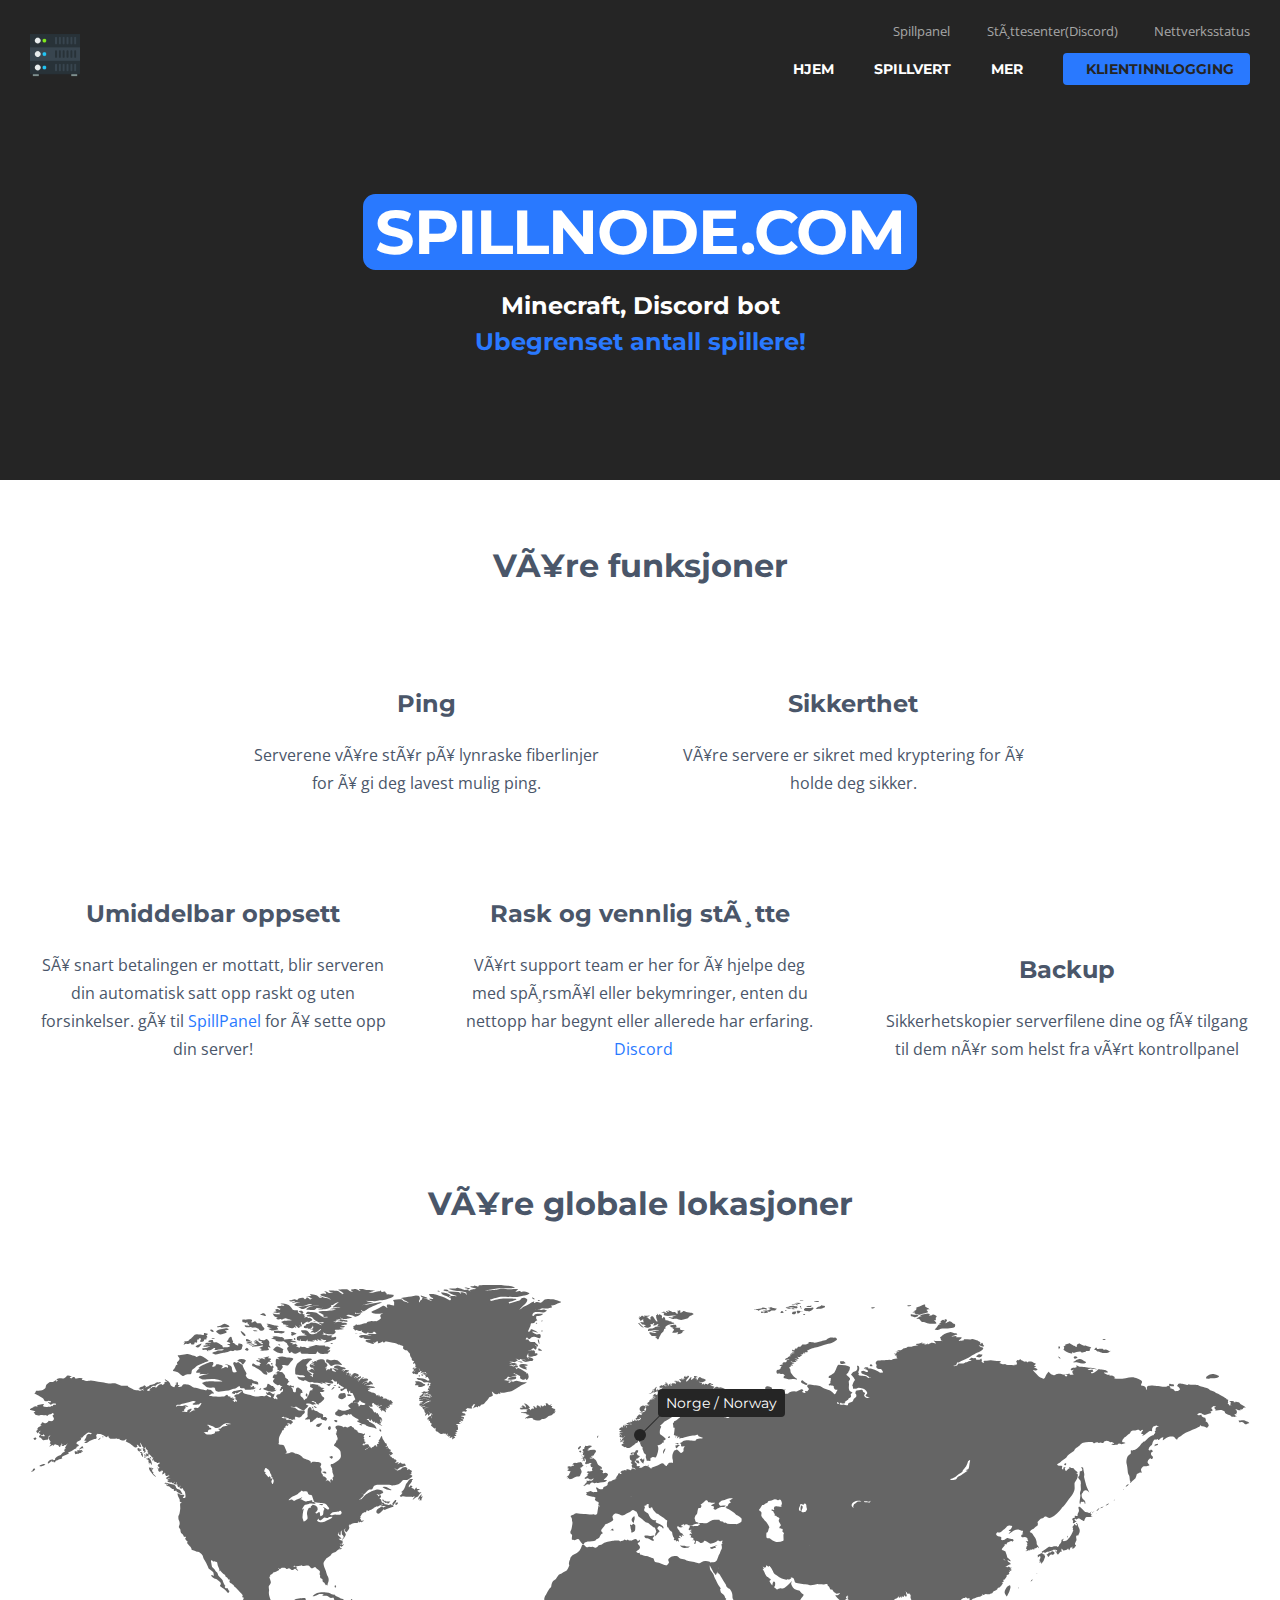
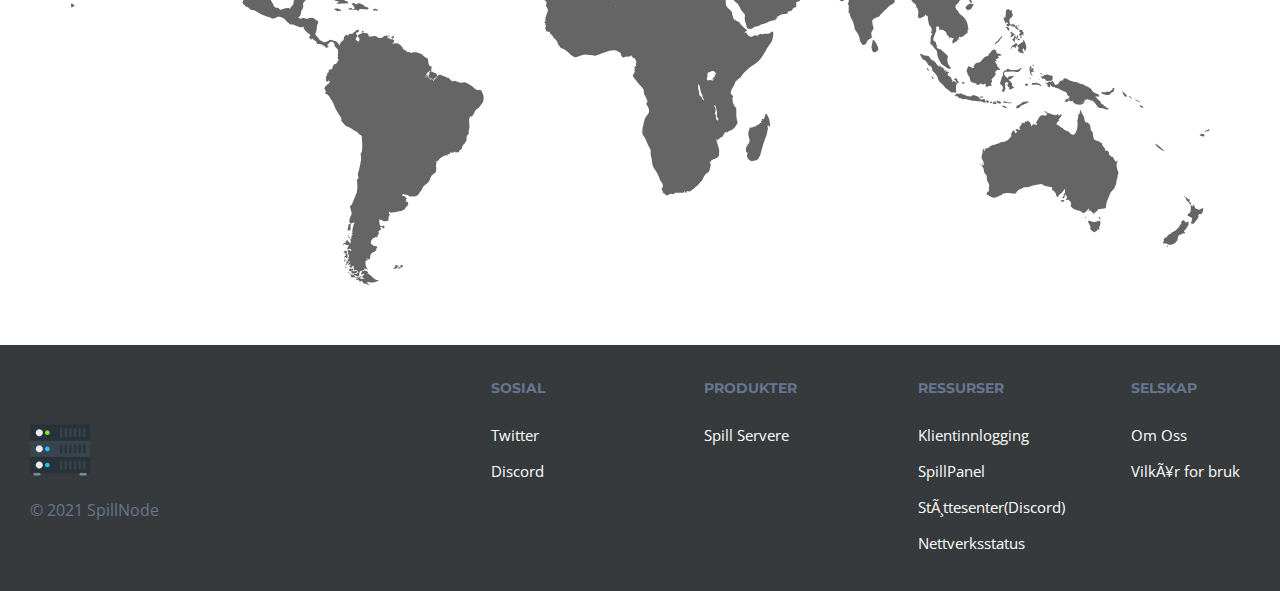
==== commit 0d257871: "-" ====
--- a/index.html
+++ b/index.html
@@ -16,7 +16,7 @@
 <meta name="twitter:card" content="summary">
 <meta name="twitter:title" content="Høy Ytelse Spill Server Hosting">
 <meta name="twitter:domain" content="https://spillnode.com">
-<meta name="twitter:url" content="https://spillnode.com">
+<meta name="twitter:url" content="https://twitter.com/nodespill">
 <meta name="twitter:site" content="@spillnode.com">
 <meta name="twitter:image" content="img/logos/logo.png">
 <meta name="theme-color" content="#2979ff">
@@ -68,7 +68,7 @@
 <a href="https://discord.gg/vXJDfh5jsw"><i class="fas fa-life-ring icon-left"></i>Støttesenter(Discord)</a>
 </li>
 <li>
-<a href="#">
+<a href="/status/">
 <i class="fa fa-check icon-left"></i>Nettverksstatus</a>
 </li>
 </ul>
@@ -111,7 +111,8 @@
 <div class="column-33">
 <i class="fas fa-bolt icon-feature" style="font-size: 60px;"></i>
 <h3>Umiddelbar oppsett</h3>
-<p>As soon as payment is received, your server will be automatically set up quickly and without any delays.</p>
+<p>
+    Så snart betalingen er mottatt, blir serveren din automatisk satt opp raskt og uten forsinkelser. gå til <a href="https://panel.spillnode.com/">SpillPanel</a> for å sette opp din server!</p>
 </div>
 <div class="column-33">
 <i class="fa fa-life-ring icon-feature" style="font-size: 60px;"></i>
@@ -168,7 +169,7 @@
 </h5>
 <ul>
 <li>
-<a href="https://twitter.com/Spillnode.com">Twitter</a>
+    <a href="https://twitter.com/nodespill">Twitter</a>
 </li>
 <li>
 <a href="https://discord.gg/vXJDfh5jsw">Discord</a>
@@ -200,7 +201,7 @@
 <a href="https://discord.gg/vXJDfh5jsw">Støttesenter(Discord)</a>
 </li>
 <li>
-<a href="#">Nettverksstatus</a>
+<a href="/status/">Nettverksstatus</a>
 </li>
 </ul>
 </div>
